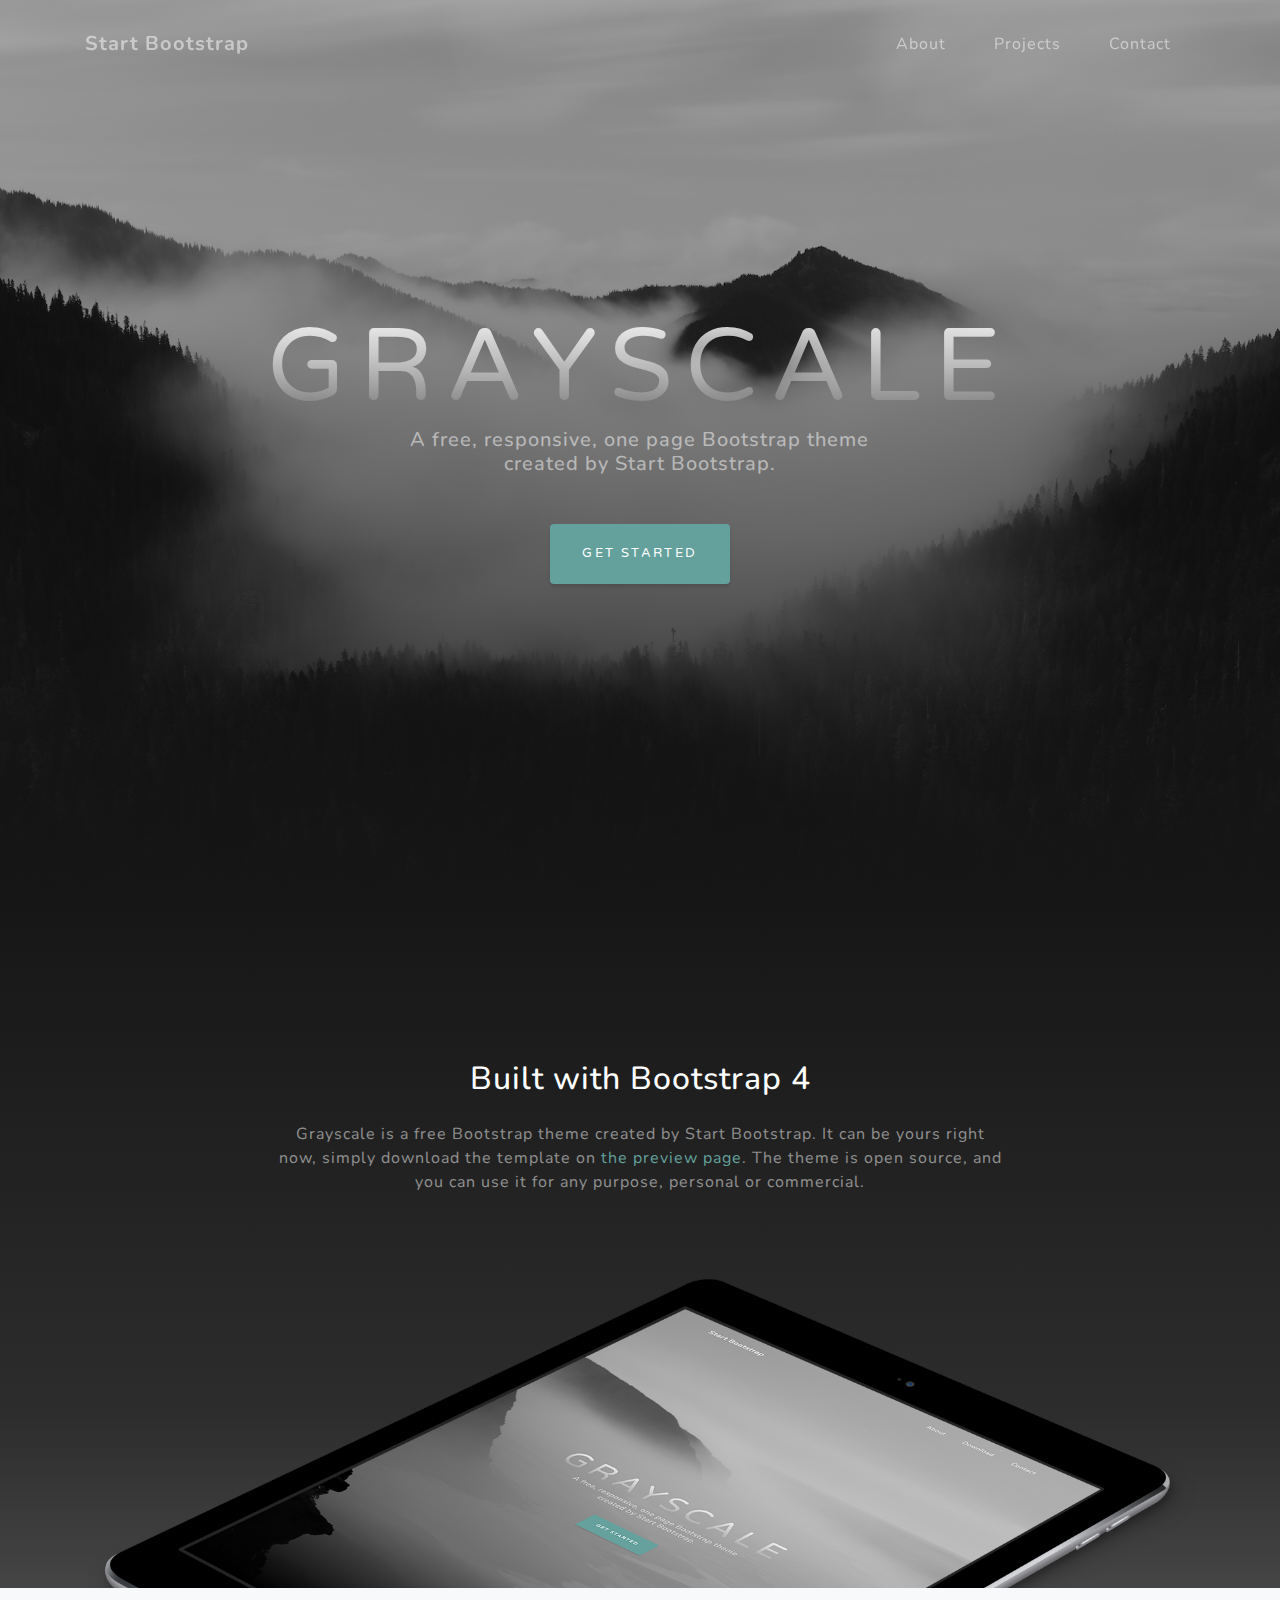
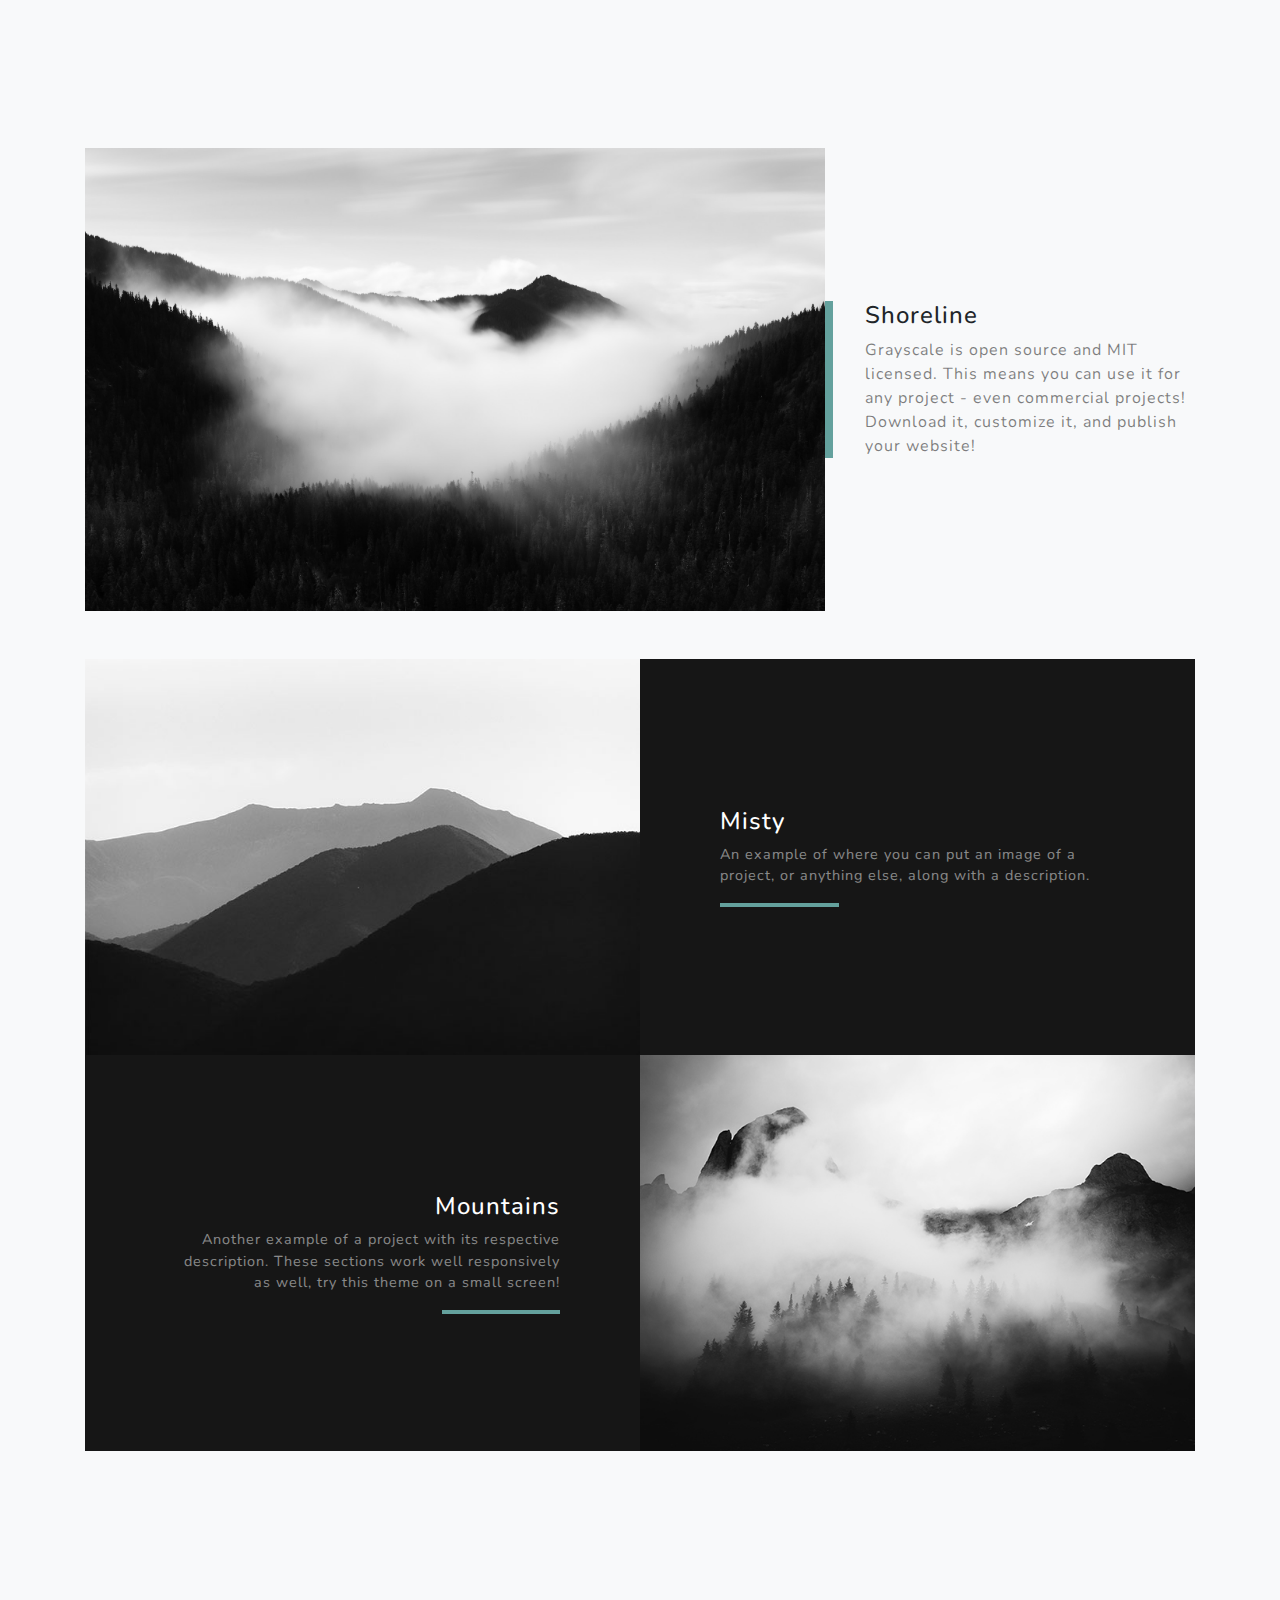
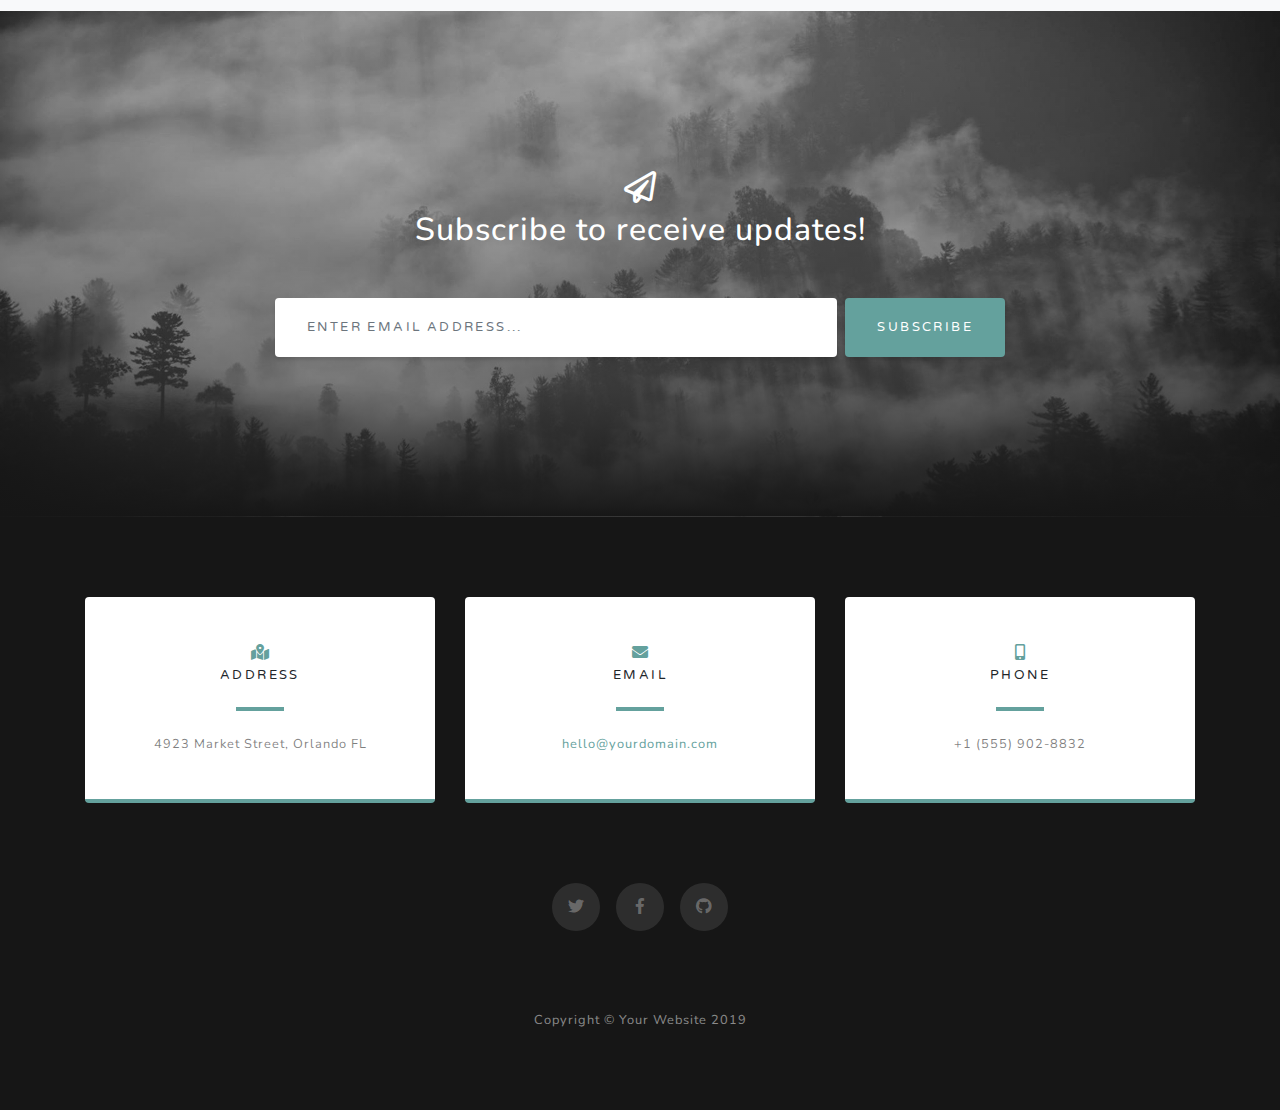
==== index.html @ 813ac927 "Initial commit" ====
<!DOCTYPE html>
<html lang="en">

<head>

  <meta charset="utf-8">
  <meta name="viewport" content="width=device-width, initial-scale=1, shrink-to-fit=no">
  <meta name="description" content="">
  <meta name="author" content="">

  <title>Grayscale - Start Bootstrap Theme</title>

  <!-- Bootstrap core CSS -->
  <link href="vendor/bootstrap/css/bootstrap.min.css" rel="stylesheet">

  <!-- Custom fonts for this template -->
  <link href="vendor/fontawesome-free/css/all.min.css" rel="stylesheet">
  <link href="https://fonts.googleapis.com/css?family=Varela+Round" rel="stylesheet">
  <link href="https://fonts.googleapis.com/css?family=Nunito:200,200i,300,300i,400,400i,600,600i,700,700i,800,800i,900,900i" rel="stylesheet">

  <!-- Custom styles for this template -->
  <link href="css/grayscale.min.css" rel="stylesheet">

</head>

<body id="page-top">

  <!-- Navigation -->
  <nav class="navbar navbar-expand-lg navbar-light fixed-top" id="mainNav">
    <div class="container">
      <a class="navbar-brand js-scroll-trigger" href="#page-top">Start Bootstrap</a>
      <button class="navbar-toggler navbar-toggler-right" type="button" data-toggle="collapse" data-target="#navbarResponsive" aria-controls="navbarResponsive" aria-expanded="false" aria-label="Toggle navigation">
        Menu
        <i class="fas fa-bars"></i>
      </button>
      <div class="collapse navbar-collapse" id="navbarResponsive">
        <ul class="navbar-nav ml-auto">
          <li class="nav-item">
            <a class="nav-link js-scroll-trigger" href="#about">About</a>
          </li>
          <li class="nav-item">
            <a class="nav-link js-scroll-trigger" href="#projects">Projects</a>
          </li>
          <li class="nav-item">
            <a class="nav-link js-scroll-trigger" href="#signup">Contact</a>
          </li>
        </ul>
      </div>
    </div>
  </nav>

  <!-- Header -->
  <header class="masthead">
    <div class="container d-flex h-100 align-items-center">
      <div class="mx-auto text-center">
        <h1 class="mx-auto my-0 text-uppercase">Grayscale</h1>
        <h2 class="text-white-50 mx-auto mt-2 mb-5">A free, responsive, one page Bootstrap theme created by Start Bootstrap.</h2>
        <a href="#about" class="btn btn-primary js-scroll-trigger">Get Started</a>
      </div>
    </div>
  </header>

  <!-- About Section -->
  <section id="about" class="about-section text-center">
    <div class="container">
      <div class="row">
        <div class="col-lg-8 mx-auto">
          <h2 class="text-white mb-4">Built with Bootstrap 4</h2>
          <p class="text-white-50">Grayscale is a free Bootstrap theme created by Start Bootstrap. It can be yours right now, simply download the template on
            <a href="http://startbootstrap.com/template-overviews/grayscale/">the preview page</a>. The theme is open source, and you can use it for any purpose, personal or commercial.</p>
        </div>
      </div>
      <img src="img/ipad.png" class="img-fluid" alt="">
    </div>
  </section>

  <!-- Projects Section -->
  <section id="projects" class="projects-section bg-light">
    <div class="container">

      <!-- Featured Project Row -->
      <div class="row align-items-center no-gutters mb-4 mb-lg-5">
        <div class="col-xl-8 col-lg-7">
          <img class="img-fluid mb-3 mb-lg-0" src="img/bg-masthead.jpg" alt="">
        </div>
        <div class="col-xl-4 col-lg-5">
          <div class="featured-text text-center text-lg-left">
            <h4>Shoreline</h4>
            <p class="text-black-50 mb-0">Grayscale is open source and MIT licensed. This means you can use it for any project - even commercial projects! Download it, customize it, and publish your website!</p>
          </div>
        </div>
      </div>

      <!-- Project One Row -->
      <div class="row justify-content-center no-gutters mb-5 mb-lg-0">
        <div class="col-lg-6">
          <img class="img-fluid" src="img/demo-image-01.jpg" alt="">
        </div>
        <div class="col-lg-6">
          <div class="bg-black text-center h-100 project">
            <div class="d-flex h-100">
              <div class="project-text w-100 my-auto text-center text-lg-left">
                <h4 class="text-white">Misty</h4>
                <p class="mb-0 text-white-50">An example of where you can put an image of a project, or anything else, along with a description.</p>
                <hr class="d-none d-lg-block mb-0 ml-0">
              </div>
            </div>
          </div>
        </div>
      </div>

      <!-- Project Two Row -->
      <div class="row justify-content-center no-gutters">
        <div class="col-lg-6">
          <img class="img-fluid" src="img/demo-image-02.jpg" alt="">
        </div>
        <div class="col-lg-6 order-lg-first">
          <div class="bg-black text-center h-100 project">
            <div class="d-flex h-100">
              <div class="project-text w-100 my-auto text-center text-lg-right">
                <h4 class="text-white">Mountains</h4>
                <p class="mb-0 text-white-50">Another example of a project with its respective description. These sections work well responsively as well, try this theme on a small screen!</p>
                <hr class="d-none d-lg-block mb-0 mr-0">
              </div>
            </div>
          </div>
        </div>
      </div>

    </div>
  </section>

  <!-- Signup Section -->
  <section id="signup" class="signup-section">
    <div class="container">
      <div class="row">
        <div class="col-md-10 col-lg-8 mx-auto text-center">

          <i class="far fa-paper-plane fa-2x mb-2 text-white"></i>
          <h2 class="text-white mb-5">Subscribe to receive updates!</h2>

          <form class="form-inline d-flex">
            <input type="email" class="form-control flex-fill mr-0 mr-sm-2 mb-3 mb-sm-0" id="inputEmail" placeholder="Enter email address...">
            <button type="submit" class="btn btn-primary mx-auto">Subscribe</button>
          </form>

        </div>
      </div>
    </div>
  </section>

  <!-- Contact Section -->
  <section class="contact-section bg-black">
    <div class="container">

      <div class="row">

        <div class="col-md-4 mb-3 mb-md-0">
          <div class="card py-4 h-100">
            <div class="card-body text-center">
              <i class="fas fa-map-marked-alt text-primary mb-2"></i>
              <h4 class="text-uppercase m-0">Address</h4>
              <hr class="my-4">
              <div class="small text-black-50">4923 Market Street, Orlando FL</div>
            </div>
          </div>
        </div>

        <div class="col-md-4 mb-3 mb-md-0">
          <div class="card py-4 h-100">
            <div class="card-body text-center">
              <i class="fas fa-envelope text-primary mb-2"></i>
              <h4 class="text-uppercase m-0">Email</h4>
              <hr class="my-4">
              <div class="small text-black-50">
                <a href="#">hello@yourdomain.com</a>
              </div>
            </div>
          </div>
        </div>

        <div class="col-md-4 mb-3 mb-md-0">
          <div class="card py-4 h-100">
            <div class="card-body text-center">
              <i class="fas fa-mobile-alt text-primary mb-2"></i>
              <h4 class="text-uppercase m-0">Phone</h4>
              <hr class="my-4">
              <div class="small text-black-50">+1 (555) 902-8832</div>
            </div>
          </div>
        </div>
      </div>

      <div class="social d-flex justify-content-center">
        <a href="#" class="mx-2">
          <i class="fab fa-twitter"></i>
        </a>
        <a href="#" class="mx-2">
          <i class="fab fa-facebook-f"></i>
        </a>
        <a href="#" class="mx-2">
          <i class="fab fa-github"></i>
        </a>
      </div>

    </div>
  </section>

  <!-- Footer -->
  <footer class="bg-black small text-center text-white-50">
    <div class="container">
      Copyright &copy; Your Website 2019
    </div>
  </footer>

  <!-- Bootstrap core JavaScript -->
  <script src="vendor/jquery/jquery.min.js"></script>
  <script src="vendor/bootstrap/js/bootstrap.bundle.min.js"></script>

  <!-- Plugin JavaScript -->
  <script src="vendor/jquery-easing/jquery.easing.min.js"></script>

  <!-- Custom scripts for this template -->
  <script src="js/grayscale.min.js"></script>

</body>

</html>
---- css/grayscale.min.css ----
/*!
 * Start Bootstrap - Grayscale v5.0.6 (https://startbootstrap.com/template-overviews/grayscale)
 * Copyright 2013-2019 Start Bootstrap
 * Licensed under MIT (https://github.com/BlackrockDigital/startbootstrap-grayscale/blob/master/LICENSE)
 */#mainNav{min-height:56px;background-color:#fff}#mainNav .navbar-toggler{font-size:80%;padding:.75rem;color:#64a19d;border:1px solid #64a19d}#mainNav .navbar-toggler:focus{outline:0}#mainNav .navbar-brand{color:#161616;font-weight:700;padding:.9rem 0}#mainNav .navbar-nav .nav-item:hover{color:fade(white,80%);outline:0;background-color:transparent}#mainNav .navbar-nav .nav-item:active,#mainNav .navbar-nav .nav-item:focus{outline:0;background-color:transparent}@media (min-width:992px){#mainNav{padding-top:0;padding-bottom:0;border-bottom:none;background-color:transparent;-webkit-transition:background-color .3s ease-in-out;transition:background-color .3s ease-in-out}#mainNav .navbar-brand{padding:.5rem 0;color:rgba(255,255,255,.5)}#mainNav .nav-link{-webkit-transition:none;transition:none;padding:2rem 1.5rem;color:rgba(255,255,255,.5)}#mainNav .nav-link:hover{color:rgba(255,255,255,.75)}#mainNav .nav-link:active{color:#fff}#mainNav.navbar-shrink{background-color:#fff}#mainNav.navbar-shrink .navbar-brand{color:#161616}#mainNav.navbar-shrink .nav-link{color:#161616;padding:1.5rem 1.5rem 1.25rem;border-bottom:.25rem solid transparent}#mainNav.navbar-shrink .nav-link:hover{color:#64a19d}#mainNav.navbar-shrink .nav-link:active{color:#467370}#mainNav.navbar-shrink .nav-link.active{color:#64a19d;outline:0;border-bottom:.25rem solid #64a19d}}.masthead{position:relative;width:100%;height:auto;min-height:35rem;padding:15rem 0;background:-webkit-gradient(linear,left top,left bottom,from(rgba(22,22,22,.3)),color-stop(75%,rgba(22,22,22,.7)),to(#161616)),url(../img/bg-masthead.jpg);background:linear-gradient(to bottom,rgba(22,22,22,.3) 0,rgba(22,22,22,.7) 75%,#161616 100%),url(../img/bg-masthead.jpg);background-position:center;background-repeat:no-repeat;background-attachment:scroll;background-size:cover}.masthead h1{font-family:'Varela Round';font-size:2.5rem;line-height:2.5rem;letter-spacing:.8rem;background:-webkit-linear-gradient(rgba(255,255,255,.9),rgba(255,255,255,0));-webkit-text-fill-color:transparent;-webkit-background-clip:text}.masthead h2{max-width:20rem;font-size:1rem}@media (min-width:768px){.masthead h1{font-size:4rem;line-height:4rem}}@media (min-width:992px){.masthead{height:100vh;padding:0}.masthead h1{font-size:6.5rem;line-height:6.5rem;letter-spacing:.8rem}.masthead h2{max-width:30rem;font-size:1.25rem}}.btn{-webkit-box-shadow:0 .1875rem .1875rem 0 rgba(0,0,0,.1)!important;box-shadow:0 .1875rem .1875rem 0 rgba(0,0,0,.1)!important;padding:1.25rem 2rem;font-family:'Varela Round';font-size:80%;text-transform:uppercase;letter-spacing:.15rem;border:0}.btn-primary{background-color:#64a19d}.btn-primary:hover{background-color:#4f837f}.btn-primary:focus{background-color:#4f837f;color:#fff}.btn-primary:active{background-color:#467370!important}.about-section{padding-top:10rem;background:-webkit-gradient(linear,left top,left bottom,from(#161616),color-stop(75%,rgba(22,22,22,.9)),to(rgba(22,22,22,.8)));background:linear-gradient(to bottom,#161616 0,rgba(22,22,22,.9) 75%,rgba(22,22,22,.8) 100%)}.about-section p{margin-bottom:5rem}.projects-section{padding:10rem 0}.projects-section .featured-text{padding:2rem}@media (min-width:992px){.projects-section .featured-text{padding:0 0 0 2rem;border-left:.5rem solid #64a19d}}.projects-section .project-text{padding:3rem;font-size:90%}@media (min-width:992px){.projects-section .project-text{padding:5rem}.projects-section .project-text hr{border-color:#64a19d;border-width:.25rem;width:30%}}.signup-section{padding:10rem 0;background:-webkit-gradient(linear,left top,left bottom,from(rgba(22,22,22,.1)),color-stop(75%,rgba(22,22,22,.5)),to(#161616)),url(../img/bg-signup.jpg);background:linear-gradient(to bottom,rgba(22,22,22,.1) 0,rgba(22,22,22,.5) 75%,#161616 100%),url(../img/bg-signup.jpg);background-position:center;background-repeat:no-repeat;background-attachment:scroll;background-size:cover}.signup-section .form-inline input{-webkit-box-shadow:0 .1875rem .1875rem 0 rgba(0,0,0,.1)!important;box-shadow:0 .1875rem .1875rem 0 rgba(0,0,0,.1)!important;padding:1.25rem 2rem;height:auto;font-family:'Varela Round';font-size:80%;text-transform:uppercase;letter-spacing:.15rem;border:0}.contact-section{padding:5rem 0 0}.contact-section .card{border:0;border-bottom:.25rem solid #64a19d}.contact-section .card h4{font-size:.8rem;font-family:'Varela Round';text-transform:uppercase;letter-spacing:.15rem}.contact-section .card hr{border-color:#64a19d;border-width:.25rem;width:3rem}.contact-section .social{margin-top:5rem}.contact-section .social a{text-align:center;height:3rem;width:3rem;background:rgba(255,255,255,.1);border-radius:100%;line-height:3rem;color:rgba(255,255,255,.3)}.contact-section .social a:hover{color:rgba(255,255,255,.5)}.contact-section .social a:active{color:#fff}body{font-family:Nunito;letter-spacing:.0625em}a{color:#64a19d}a:focus,a:hover{text-decoration:none;color:#3c6360}.bg-black{background-color:#161616!important}.bg-primary{background-color:#64a19d!important}.text-primary{color:#64a19d!important}footer{padding:5rem 0}
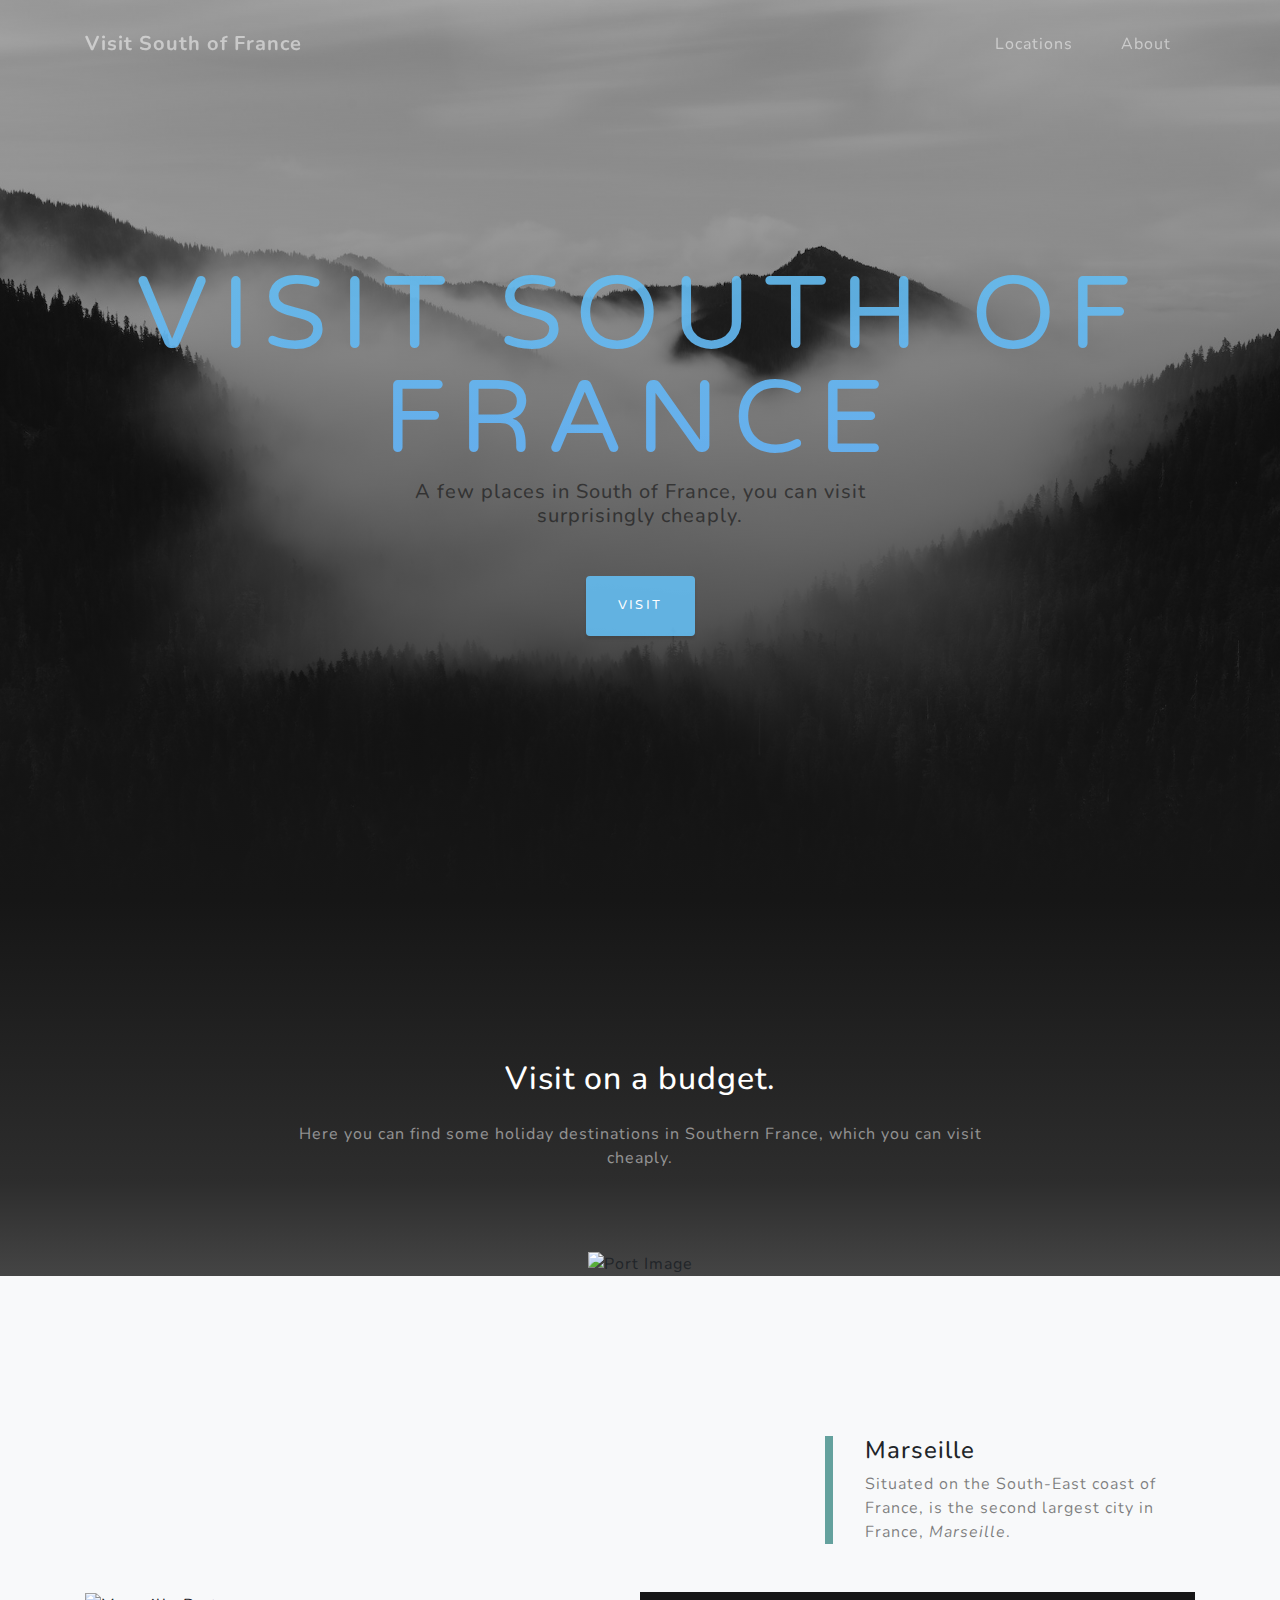
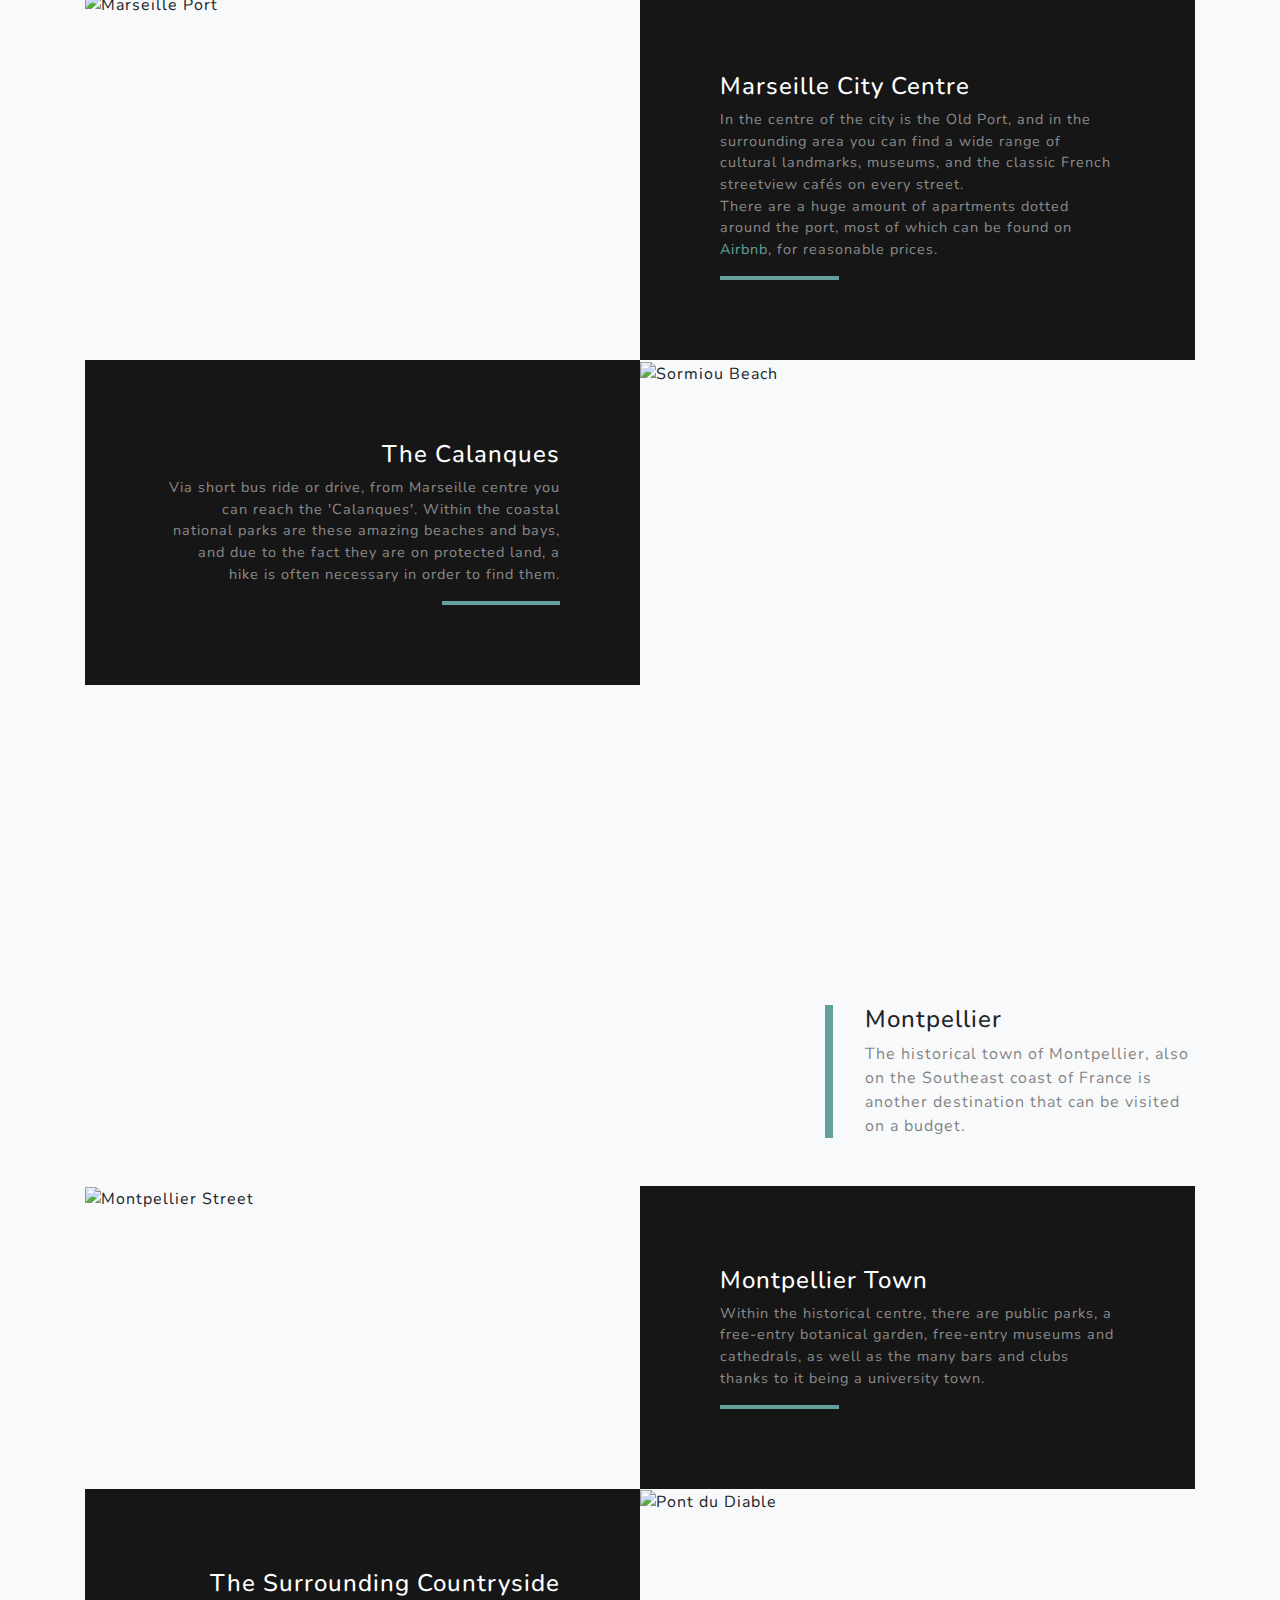
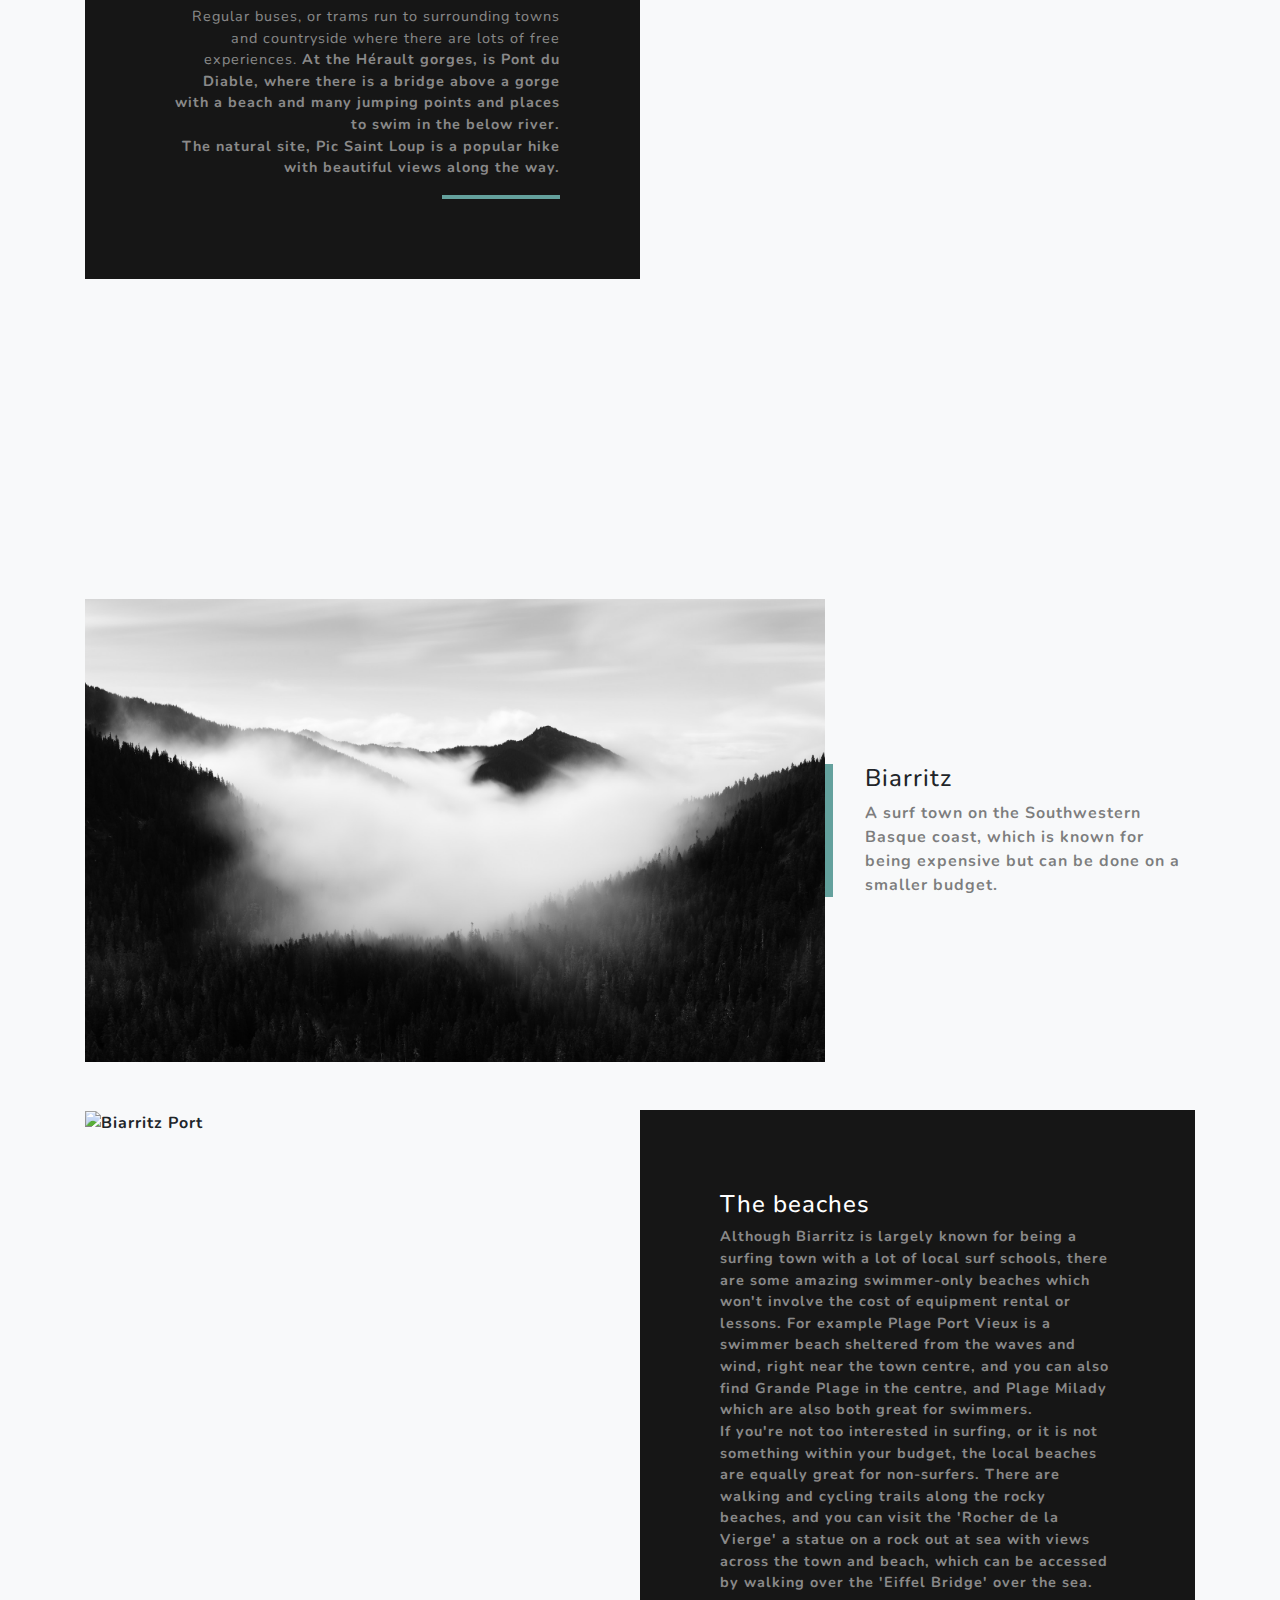
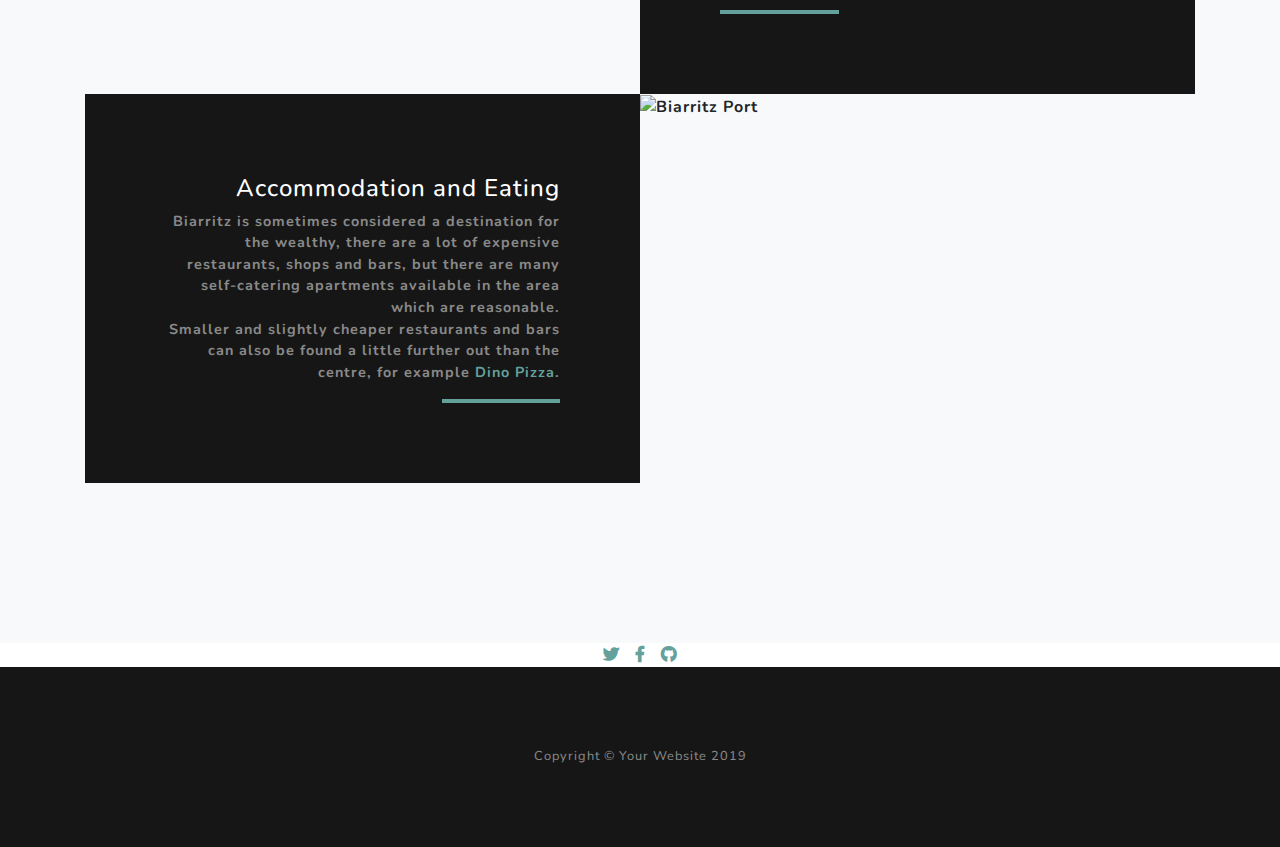
==== commit dbcb7728: "Changes to CSS" ====
--- a/index.html
+++ b/index.html
@@ -8,7 +8,7 @@
   <meta name="description" content="">
   <meta name="author" content="">
 
-  <title>Grayscale - Start Bootstrap Theme</title>
+  <title>South of France</title>
 
   <!-- Bootstrap core CSS -->
   <link href="vendor/bootstrap/css/bootstrap.min.css" rel="stylesheet">
@@ -20,6 +20,7 @@
 
   <!-- Custom styles for this template -->
   <link href="css/grayscale.min.css" rel="stylesheet">
+  <link href="css/grayscale.css" rel="stylesheet">
 
 </head>
 
@@ -28,7 +29,7 @@
   <!-- Navigation -->
   <nav class="navbar navbar-expand-lg navbar-light fixed-top" id="mainNav">
     <div class="container">
-      <a class="navbar-brand js-scroll-trigger" href="#page-top">Start Bootstrap</a>
+      <a class="navbar-brand js-scroll-trigger" href="#page-top">Visit South of France</a>
       <button class="navbar-toggler navbar-toggler-right" type="button" data-toggle="collapse" data-target="#navbarResponsive" aria-controls="navbarResponsive" aria-expanded="false" aria-label="Toggle navigation">
         Menu
         <i class="fas fa-bars"></i>
@@ -36,14 +37,11 @@
       <div class="collapse navbar-collapse" id="navbarResponsive">
         <ul class="navbar-nav ml-auto">
           <li class="nav-item">
-            <a class="nav-link js-scroll-trigger" href="#about">About</a>
+            <a class="nav-link js-scroll-trigger" href="#projects">Locations</a>
           </li>
-          <li class="nav-item">
-            <a class="nav-link js-scroll-trigger" href="#projects">Projects</a>
-          </li>
-          <li class="nav-item">
-            <a class="nav-link js-scroll-trigger" href="#signup">Contact</a>
-          </li>
+        <li class="nav-item">
+          <a class="nav-link js-scroll-trigger" href="about.html">About</a>
+        </li>
         </ul>
       </div>
     </div>
@@ -53,9 +51,9 @@
   <header class="masthead">
     <div class="container d-flex h-100 align-items-center">
       <div class="mx-auto text-center">
-        <h1 class="mx-auto my-0 text-uppercase">Grayscale</h1>
-        <h2 class="text-white-50 mx-auto mt-2 mb-5">A free, responsive, one page Bootstrap theme created by Start Bootstrap.</h2>
-        <a href="#about" class="btn btn-primary js-scroll-trigger">Get Started</a>
+        <h1 class="mx-auto my-0 text-uppercase">Visit South of France</h1>
+        <h2 class="text-black-50 mx-auto mt-2 mb-5">A few places in South of France, you can visit surprisingly cheaply.</h2>
+        <a href="#about" class="btn btn-primary js-scroll-trigger">VISIT</a>
       </div>
     </div>
   </header>
@@ -65,12 +63,11 @@
     <div class="container">
       <div class="row">
         <div class="col-lg-8 mx-auto">
-          <h2 class="text-white mb-4">Built with Bootstrap 4</h2>
-          <p class="text-white-50">Grayscale is a free Bootstrap theme created by Start Bootstrap. It can be yours right now, simply download the template on
-            <a href="http://startbootstrap.com/template-overviews/grayscale/">the preview page</a>. The theme is open source, and you can use it for any purpose, personal or commercial.</p>
-        </div>
-      </div>
-      <img src="img/ipad.png" class="img-fluid" alt="">
+          <h2 class="mb-4 text-white">Visit on a budget.</h2>
+          <p class="text-white-50">Here you can find some holiday destinations in Southern France, which you can visit cheaply.</p>
+        </div>
+      </div>
+      <img src="img/port-masthead.jpg" class="img-fluid" alt="Port Image">
     </div>
   </section>
 
@@ -81,12 +78,12 @@
       <!-- Featured Project Row -->
       <div class="row align-items-center no-gutters mb-4 mb-lg-5">
         <div class="col-xl-8 col-lg-7">
-          <img class="img-fluid mb-3 mb-lg-0" src="img/bg-masthead.jpg" alt="">
+          <img class="img-fluid mb-3 mb-lg-0" src="" alt="">
         </div>
         <div class="col-xl-4 col-lg-5">
           <div class="featured-text text-center text-lg-left">
-            <h4>Shoreline</h4>
-            <p class="text-black-50 mb-0">Grayscale is open source and MIT licensed. This means you can use it for any project - even commercial projects! Download it, customize it, and publish your website!</p>
+            <h4>Marseille</h4>
+            <p class="text-black-50 mb-0">Situated on the South-East coast of France, is the second largest city in France, <em>Marseille</em>.</p>
           </div>
         </div>
       </div>
@@ -94,14 +91,16 @@
       <!-- Project One Row -->
       <div class="row justify-content-center no-gutters mb-5 mb-lg-0">
         <div class="col-lg-6">
-          <img class="img-fluid" src="img/demo-image-01.jpg" alt="">
+          <img class="img-fluid" src="img/marseille-port.jpg" alt="Marseille Port">
         </div>
         <div class="col-lg-6">
           <div class="bg-black text-center h-100 project">
             <div class="d-flex h-100">
               <div class="project-text w-100 my-auto text-center text-lg-left">
-                <h4 class="text-white">Misty</h4>
-                <p class="mb-0 text-white-50">An example of where you can put an image of a project, or anything else, along with a description.</p>
+                <h4 class="text-white">Marseille City Centre</h4>
+                <p class="mb-0 text-white-50">In the centre of the city is the Old Port, and in the surrounding area you can find a wide range of cultural landmarks, museums, and the classic French streetview cafés on every street.<br>
+                There are a huge amount of apartments dotted around the port, most of which can be found on <a href="https://www.airbnb.co.uk/s/Marseille/homes?query=Marseille%20homes&adults=0&children=0&infants=0&guests=0&refinement_paths%5B%5D=%2Fhomes&search_type=UNKNOWN&allow_override%5B%5D=&s_tag=TwYpNoti" target="_blank">Airbnb</a>, for reasonable prices.<br>
+              </p>
                 <hr class="d-none d-lg-block mb-0 ml-0">
               </div>
             </div>
@@ -112,84 +111,134 @@
       <!-- Project Two Row -->
       <div class="row justify-content-center no-gutters">
         <div class="col-lg-6">
-          <img class="img-fluid" src="img/demo-image-02.jpg" alt="">
+          <img class="img-fluid" src="img/marseille-sormiou.jpg" alt="Sormiou Beach">
         </div>
         <div class="col-lg-6 order-lg-first">
           <div class="bg-black text-center h-100 project">
             <div class="d-flex h-100">
               <div class="project-text w-100 my-auto text-center text-lg-right">
-                <h4 class="text-white">Mountains</h4>
-                <p class="mb-0 text-white-50">Another example of a project with its respective description. These sections work well responsively as well, try this theme on a small screen!</p>
+                <h4 class="text-white">The Calanques</h4>
+                <p class="mb-0 text-white-50">Via short bus ride or drive, from Marseille centre you can reach the 'Calanques'. Within the coastal national parks are these amazing beaches and bays, and due to the fact they are on protected land, a hike is often necessary in order to find them.</p>
                 <hr class="d-none d-lg-block mb-0 mr-0">
               </div>
             </div>
           </div>
         </div>
       </div>
-
     </div>
   </section>
 
-  <!-- Signup Section -->
-  <section id="signup" class="signup-section">
-    <div class="container">
-      <div class="row">
-        <div class="col-md-10 col-lg-8 mx-auto text-center">
-
-          <i class="far fa-paper-plane fa-2x mb-2 text-white"></i>
-          <h2 class="text-white mb-5">Subscribe to receive updates!</h2>
-
-          <form class="form-inline d-flex">
-            <input type="email" class="form-control flex-fill mr-0 mr-sm-2 mb-3 mb-sm-0" id="inputEmail" placeholder="Enter email address...">
-            <button type="submit" class="btn btn-primary mx-auto">Subscribe</button>
-          </form>
-
-        </div>
-      </div>
+      <section id="projects" class="projects-section bg-light">
+        <div class="container">
+
+          <!-- Featured Project Row -->
+          <div class="row align-items-center no-gutters mb-4 mb-lg-5">
+            <div class="col-xl-8 col-lg-7">
+              <img class="img-fluid mb-3 mb-lg-0" src="" alt="">
+            </div>
+            <div class="col-xl-4 col-lg-5">
+              <div class="featured-text text-center text-lg-left">
+                <h4>Montpellier</h4>
+                <p class="text-black-50 mb-0">The historical town of Montpellier, also on the Southeast coast of France is another destination that can be visited on a budget.</p>
+              </div>
+            </div>
+          </div>
+
+          <!-- Project One Row -->
+          <div class="row justify-content-center no-gutters mb-5 mb-lg-0">
+            <div class="col-lg-6">
+              <img class="img-fluid" src="img/montpellier-street.jpg" alt="Montpellier Street">
+            </div>
+            <div class="col-lg-6">
+              <div class="bg-black text-center h-100 project">
+                <div class="d-flex h-100">
+                  <div class="project-text w-100 my-auto text-center text-lg-left">
+                    <h4 class="text-white">Montpellier Town</h4>
+                    <p class="mb-0 text-white-50">Within the historical centre, there are public parks, a free-entry botanical garden, free-entry museums and cathedrals, as well as the many bars and clubs thanks to it being a university town.</p>
+                    <hr class="d-none d-lg-block mb-0 ml-0">
+                  </div>
+                </div>
+              </div>
+            </div>
+          </div>
+
+          <!-- Project Two Row -->
+          <div class="row justify-content-center no-gutters">
+            <div class="col-lg-6">
+              <img class="img-fluid" src="img/devils.jpg" alt="Pont du Diable">
+            </div>
+            <div class="col-lg-6 order-lg-first">
+              <div class="bg-black text-center h-100 project">
+                <div class="d-flex h-100">
+                  <div class="project-text w-100 my-auto text-center text-lg-right">
+                    <h4 class="text-white">The Surrounding Countryside</h4>
+                    <p class="mb-0 text-white-50">Regular buses, or trams run to surrounding towns and countryside where there are lots of free experiences. <b>
+                    At the Hérault gorges, is Pont du Diable, where there is a bridge above a gorge with a beach and many jumping points and places to swim in the below river.<br>
+                  The natural site, Pic Saint Loup is a popular hike with beautiful views along the way.</p>
+                    <hr class="d-none d-lg-block mb-0 mr-0">
+                  </div>
+                </div>
+              </div>
+            </div>
+          </div>
+        </div>
+        </section>
+
+        <section id="projects" class="projects-section bg-light">
+          <div class="container">
+
+      <div class="row align-items-center no-gutters mb-4 mb-lg-5">
+        <div class="col-xl-8 col-lg-7">
+          <img class="img-fluid mb-3 mb-lg-0" src="img/bg-masthead.jpg" alt="">
+        </div>
+        <div class="col-xl-4 col-lg-5">
+          <div class="featured-text text-center text-lg-left">
+            <h4>Biarritz</h4>
+            <p class="text-black-50 mb-0">A surf town on the Southwestern Basque coast, which is known for being expensive but can be done on a smaller budget.</p>
+          </div>
+        </div>
+      </div>
+
+      <!-- Project One Row -->
+      <div class="row justify-content-center no-gutters mb-5 mb-lg-0">
+        <div class="col-lg-6">
+          <img class="img-fluid" src="img/biarritz-beach.jpg" alt="Biarritz Port">
+        </div>
+        <div class="col-lg-6">
+          <div class="bg-black text-center h-100 project">
+            <div class="d-flex h-100">
+              <div class="project-text w-100 my-auto text-center text-lg-left">
+                <h4 class="text-white">The beaches</h4>
+                <p class="mb-0 text-white-50">Although Biarritz is largely known for being a surfing town with a lot of local surf schools, there are some amazing swimmer-only beaches which won't involve the cost of equipment rental or lessons. For example Plage Port Vieux is a swimmer beach sheltered from the waves and wind, right near the town centre, and you can also find Grande Plage in the centre, and Plage Milady which are also both great for swimmers.<br> If you're not too interested in surfing, or it is not something within your budget, the local beaches are equally great for non-surfers. There are walking and cycling trails along the rocky beaches, and you can visit the 'Rocher de la Vierge' a statue on a rock out at sea with views across the town and beach, which can be accessed by walking over the 'Eiffel Bridge' over the sea.</p>
+                <hr class="d-none d-lg-block mb-0 ml-0">
+              </div>
+            </div>
+          </div>
+        </div>
+      </div>
+
+      <!-- Project Two Row -->
+      <div class="row justify-content-center no-gutters">
+        <div class="col-lg-6">
+          <img class="img-fluid" src="img/biarritz-port.jpg" alt="Biarritz Port">
+        </div>
+        <div class="col-lg-6 order-lg-first">
+          <div class="bg-black text-center h-100 project">
+            <div class="d-flex h-100">
+              <div class="project-text w-100 my-auto text-center text-lg-right">
+                <h4 class="text-white">Accommodation and Eating</h4>
+                <p class="mb-0 text-white-50">Biarritz is sometimes considered a destination for the wealthy, there are a lot of expensive restaurants, shops and bars, but there are many self-catering apartments available in the area which are reasonable.<br>
+                Smaller and slightly cheaper restaurants and bars can also be found a little further out than the centre, for example <a href="https://www.dinopizzabiarritz.fr/">Dino Pizza</a>.</p>
+                <hr class="d-none d-lg-block mb-0 mr-0">
+              </div>
+            </div>
+          </div>
+        </div>
+      </div>
+
     </div>
   </section>
 
-  <!-- Contact Section -->
-  <section class="contact-section bg-black">
-    <div class="container">
-
-      <div class="row">
-
-        <div class="col-md-4 mb-3 mb-md-0">
-          <div class="card py-4 h-100">
-            <div class="card-body text-center">
-              <i class="fas fa-map-marked-alt text-primary mb-2"></i>
-              <h4 class="text-uppercase m-0">Address</h4>
-              <hr class="my-4">
-              <div class="small text-black-50">4923 Market Street, Orlando FL</div>
-            </div>
-          </div>
-        </div>
-
-        <div class="col-md-4 mb-3 mb-md-0">
-          <div class="card py-4 h-100">
-            <div class="card-body text-center">
-              <i class="fas fa-envelope text-primary mb-2"></i>
-              <h4 class="text-uppercase m-0">Email</h4>
-              <hr class="my-4">
-              <div class="small text-black-50">
-                <a href="#">hello@yourdomain.com</a>
-              </div>
-            </div>
-          </div>
-        </div>
-
-        <div class="col-md-4 mb-3 mb-md-0">
-          <div class="card py-4 h-100">
-            <div class="card-body text-center">
-              <i class="fas fa-mobile-alt text-primary mb-2"></i>
-              <h4 class="text-uppercase m-0">Phone</h4>
-              <hr class="my-4">
-              <div class="small text-black-50">+1 (555) 902-8832</div>
-            </div>
-          </div>
-        </div>
-      </div>
 
       <div class="social d-flex justify-content-center">
         <a href="#" class="mx-2">
@@ -203,8 +252,6 @@
         </a>
       </div>
 
-    </div>
-  </section>
 
   <!-- Footer -->
   <footer class="bg-black small text-center text-white-50">
--- a/css/grayscale.css
+++ b/css/grayscale.css
@@ -0,0 +1,372 @@
+/*!
+ * Start Bootstrap - Grayscale v5.0.6 (https://startbootstrap.com/template-overviews/grayscale)
+ * Copyright 2013-2019 Start Bootstrap
+ * Licensed under MIT (https://github.com/BlackrockDigital/startbootstrap-grayscale/blob/master/LICENSE)
+ */
+
+#mainNav {
+  min-height: 56px;
+  background-color: #fff;
+}
+
+#mainNav .navbar-toggler {
+  font-size: 80%;
+  padding: 0.75rem;
+  color: rgba(100, 189, 241, 0.9);
+  border: 1px solid rgba(100, 189, 241, 0.9);
+}
+
+#mainNav .navbar-toggler:focus {
+  outline: none;
+}
+
+#mainNav .navbar-brand {
+  color: #161616;
+  font-weight: 700;
+  padding: .9rem 0;
+}
+
+#mainNav .navbar-nav .nav-item:hover {
+  color: fade(white, 80%);
+  outline: none;
+  background-color: transparent;
+}
+
+#mainNav .navbar-nav .nav-item:active, #mainNav .navbar-nav .nav-item:focus {
+  outline: none;
+  background-color: transparent;
+}
+
+@media (min-width: 992px) {
+  #mainNav {
+    padding-top: 0;
+    padding-bottom: 0;
+    border-bottom: none;
+    background-color: transparent;
+    -webkit-transition: background-color 0.3s ease-in-out;
+    transition: background-color 0.3s ease-in-out;
+  }
+  #mainNav .navbar-brand {
+    padding: .5rem 0;
+    color: rgba(255, 255, 255, 0.5);
+  }
+  #mainNav .nav-link {
+    -webkit-transition: none;
+    transition: none;
+    padding: 2rem 1.5rem;
+    color: rgba(255, 255, 255, 0.5);
+  }
+  #mainNav .nav-link:hover {
+    color: rgba(255, 255, 255, 0.75);
+  }
+  #mainNav .nav-link:active {
+    color: white;
+  }
+  #mainNav.navbar-shrink {
+    background-color: #fff;
+  }
+  #mainNav.navbar-shrink .navbar-brand {
+    color: #161616;
+  }
+  #mainNav.navbar-shrink .nav-link {
+    color: #161616;
+    padding: 1.5rem 1.5rem 1.25rem;
+    border-bottom: 0.25rem solid transparent;
+  }
+  #mainNav.navbar-shrink .nav-link:hover {
+    color: rgba(100, 189, 241, 0.9);
+  }
+  #mainNav.navbar-shrink .nav-link:active {
+    color: #467370;
+  }
+  #mainNav.navbar-shrink .nav-link.active {
+    color: rgba(100, 189, 241, 0.9);
+    outline: none;
+    border-bottom: 0.25rem solid rgba(100, 189, 241, 0.9);
+  }
+}
+
+.masthead {
+  position: relative;
+  width: 100%;
+  height: auto;
+  min-height: 35rem;
+  padding: 15rem 0;
+  color:
+  background-image: url("img/vertical-waves.png")
+    <!--background: -webkit-gradient(linear, left top, left bottom, from(rgba(22, 22, 22, 0.3)), color-stop(75%, rgba(22, 22, 22, 0.7)), to(#161616)), url("img/vertical-waves.png");-->
+  background: linear-gradient(to bottom, rgba(22, 22, 22, 0.3) 0%, rgba(22, 22, 22, 0.7) 75%, #161616 100%), url("..img/vertical-waves.png");
+  background-position: center;
+  background-repeat: no-repeat;
+  background-attachment: scroll;
+  background-size: cover;
+}
+
+.masthead h1 {
+  font-family: 'Varela Round';
+  font-size: 2.5rem;
+  line-height: 2.5rem;
+  letter-spacing: 0.8rem;
+  color: black;
+  background: -webkit-linear-gradient(rgba(100, 189, 241, 0.9), rgba(100, 180, 250, 0.9));
+  -webkit-text-fill-color: transparent;
+  -webkit-background-clip: text;
+}
+
+.masthead h2 {
+  max-width: 20rem;
+  font-size: 1rem;
+}
+
+@media (min-width: 768px) {
+  .masthead h1 {
+    font-size: 4rem;
+    line-height: 4rem;
+  }
+}
+
+@media (min-width: 992px) {
+  .masthead {
+    height: 100vh;
+    padding: 0;
+  }
+  .masthead h1 {
+    font-size: 6.5rem;
+    line-height: 6.5rem;
+    letter-spacing: 0.8rem;
+  }
+  .masthead h2 {
+    max-width: 30rem;
+    font-size: 1.25rem;
+  }
+}
+
+.btn {
+  -webkit-box-shadow: 0 0.1875rem 0.1875rem 0 rgba(0, 0, 0, 0.1) !important;
+  box-shadow: 0 0.1875rem 0.1875rem 0 rgba(0, 0, 0, 0.1) !important;
+  padding: 1.25rem 2rem;
+  font-family: 'Varela Round';
+  font-size: 80%;
+  text-transform: uppercase;
+  letter-spacing: .15rem;
+  border: 0;
+}
+
+.btn-primary {
+  background-color: rgba(100, 189, 241, 0.9);
+}
+
+.btn-primary:hover {
+  background-color: #4f837f;
+}
+
+.btn-primary:focus {
+  background-color: #4f837f;
+  color: white;
+}
+
+.btn-primary:active {
+  background-color: #467370 !important;
+}
+
+.about-section {
+  padding-top: 10rem;
+  background: -webkit-gradient(linear, left top, left bottom, from(#161616), color-stop(75%, rgba(22, 22, 22, 0.9)), to(rgba(22, 22, 22, 0.8)));
+  background: linear-gradient(to bottom, #161616 0%, rgba(22, 22, 22, 0.9) 75%, rgba(22, 22, 22, 0.8) 100%);
+  color: (rgba(100, 189, 241, 0.9);
+}
+
+.about-section p {
+  margin-bottom: 5rem;
+}
+
+.about-section h2 p {
+  color: rgba(100, 189, 241, 0.9);
+}
+
+.montpellier {
+  padding-bottom: 40rem;
+}
+
+.projects-section {
+  padding: 10rem 0;
+}
+
+.projects-section .featured-text {
+  padding: 2rem;
+}
+
+@media (min-width: 992px) {
+  .projects-section .featured-text {
+    padding: 0 0 0 2rem;
+    border-left: 0.5rem solid rgba(100, 189, 241, 0.9);
+  }
+}
+
+.projects-section .project-text {
+  padding: 3rem;
+  font-size: 90%;
+}
+
+@media (min-width: 992px) {
+  .projects-section .project-text {
+    padding: 5rem;
+  }
+  .projects-section .project-text hr {
+    border-color: rgba(100, 189, 241, 0.9);
+    border-width: .25rem;
+    width: 30%;
+  }
+}
+
+.signup-section {
+  padding: 10rem 0;
+  background: -webkit-gradient(linear, left top, left bottom, from(rgba(22, 22, 22, 0.1)), color-stop(75%, rgba(22, 22, 22, 0.5)), to(#161616)), url("../img/bg-signup.jpg");
+  background: linear-gradient(to bottom, rgba(22, 22, 22, 0.1) 0%, rgba(22, 22, 22, 0.5) 75%, #161616 100%), url("../img/bg-signup.jpg");
+  background-position: center;
+  background-repeat: no-repeat;
+  background-attachment: scroll;
+  background-size: cover;
+}
+
+.signup-section .form-inline input {
+  -webkit-box-shadow: 0 0.1875rem 0.1875rem 0 rgba(0, 0, 0, 0.1) !important;
+  box-shadow: 0 0.1875rem 0.1875rem 0 rgba(0, 0, 0, 0.1) !important;
+  padding: 1.25rem 2rem;
+  height: auto;
+  font-family: 'Varela Round';
+  font-size: 80%;
+  text-transform: uppercase;
+  letter-spacing: 0.15rem;
+  border: 0;
+}
+
+.contact-section {
+  padding: 5rem 0 0;
+}
+
+.contact-section .card {
+  border: 0;
+  border-bottom: 0.25rem solid rgba(100, 189, 241, 0.9);
+}
+
+.contact-section .card h4 {
+  font-size: 0.8rem;
+  font-family: 'Varela Round';
+  text-transform: uppercase;
+  letter-spacing: 0.15rem;
+}
+
+.contact-section .card hr {
+  border-color: rgba(100, 189, 241, 0.9);
+  border-width: 0.25rem;
+  width: 3rem;
+}
+
+.contact-section .social {
+  margin-top: 5rem;
+}
+
+.contact-section .social a {
+  text-align: center;
+  height: 3rem;
+  width: 3rem;
+  background: rgba(255, 255, 255, 0.1);
+  border-radius: 100%;
+  line-height: 3rem;
+  color: rgba(255, 255, 255, 0.3);
+}
+
+.contact-section .social a:hover {
+  color: rgba(255, 255, 255, 0.5);
+}
+
+.contact-section .social a:active {
+  color: #fff;
+}
+
+body {
+  font-family: 'Nunito';
+  letter-spacing: 0.0625em;
+}
+
+a {
+  color: rgba(100, 189, 241, 0.9);
+}
+
+a:focus, a:hover {
+  text-decoration: none;
+  color: #3c6360;
+}
+
+.bg-black {
+  background-color: #161616 !important;
+}
+
+.bg-primary {
+  background-color: rgba(100, 189, 241, 0.9) !important;
+}
+
+.text-primary {
+  color: rgba(100, 189, 241, 0.9) !important;
+}
+
+footer {
+  padding: 5rem 0;
+}
+
+.contact .container {
+  box-sizing: border-box;
+}
+
+input[type=text], select, textarea {
+  width: 100%;
+  padding: 12px;
+  border: 1px solid #ccc;
+  margin-top: 6px;
+  margin-bottom: 16px;
+  resize: vertical;
+}
+
+input[type=submit]:hover {
+  background-color: #45a049;
+}
+
+/* Style the container/contact section */
+.container {
+  border-radius: 5px;
+  background-color: #f2f2f2;
+  padding: 10px;
+}
+
+/* Create two columns that float next to eachother */
+.column {
+  float: left;
+  width: 50%;
+  margin-top: 6px;
+  padding: 20px;
+}
+
+/* Clear floats after the columns */
+.row:after {
+  content: "";
+  display: table;
+  clear: both;
+}
+
+/* Responsive layout - when the screen is less than 600px wide, make the two columns stack on top of each other instead of next to each other */
+@media screen and (max-width: 600px) {
+  .column, input[type=submit] {
+    width: 100%;
+    margin-top: 0;
+  }
+
+.form {
+  -webkit-column-span: all; /* Chrome, Safari, Opera */
+  column-span: all;
+}
+
+#footer {
+  position: absolute;
+  bottom: 0;
+}
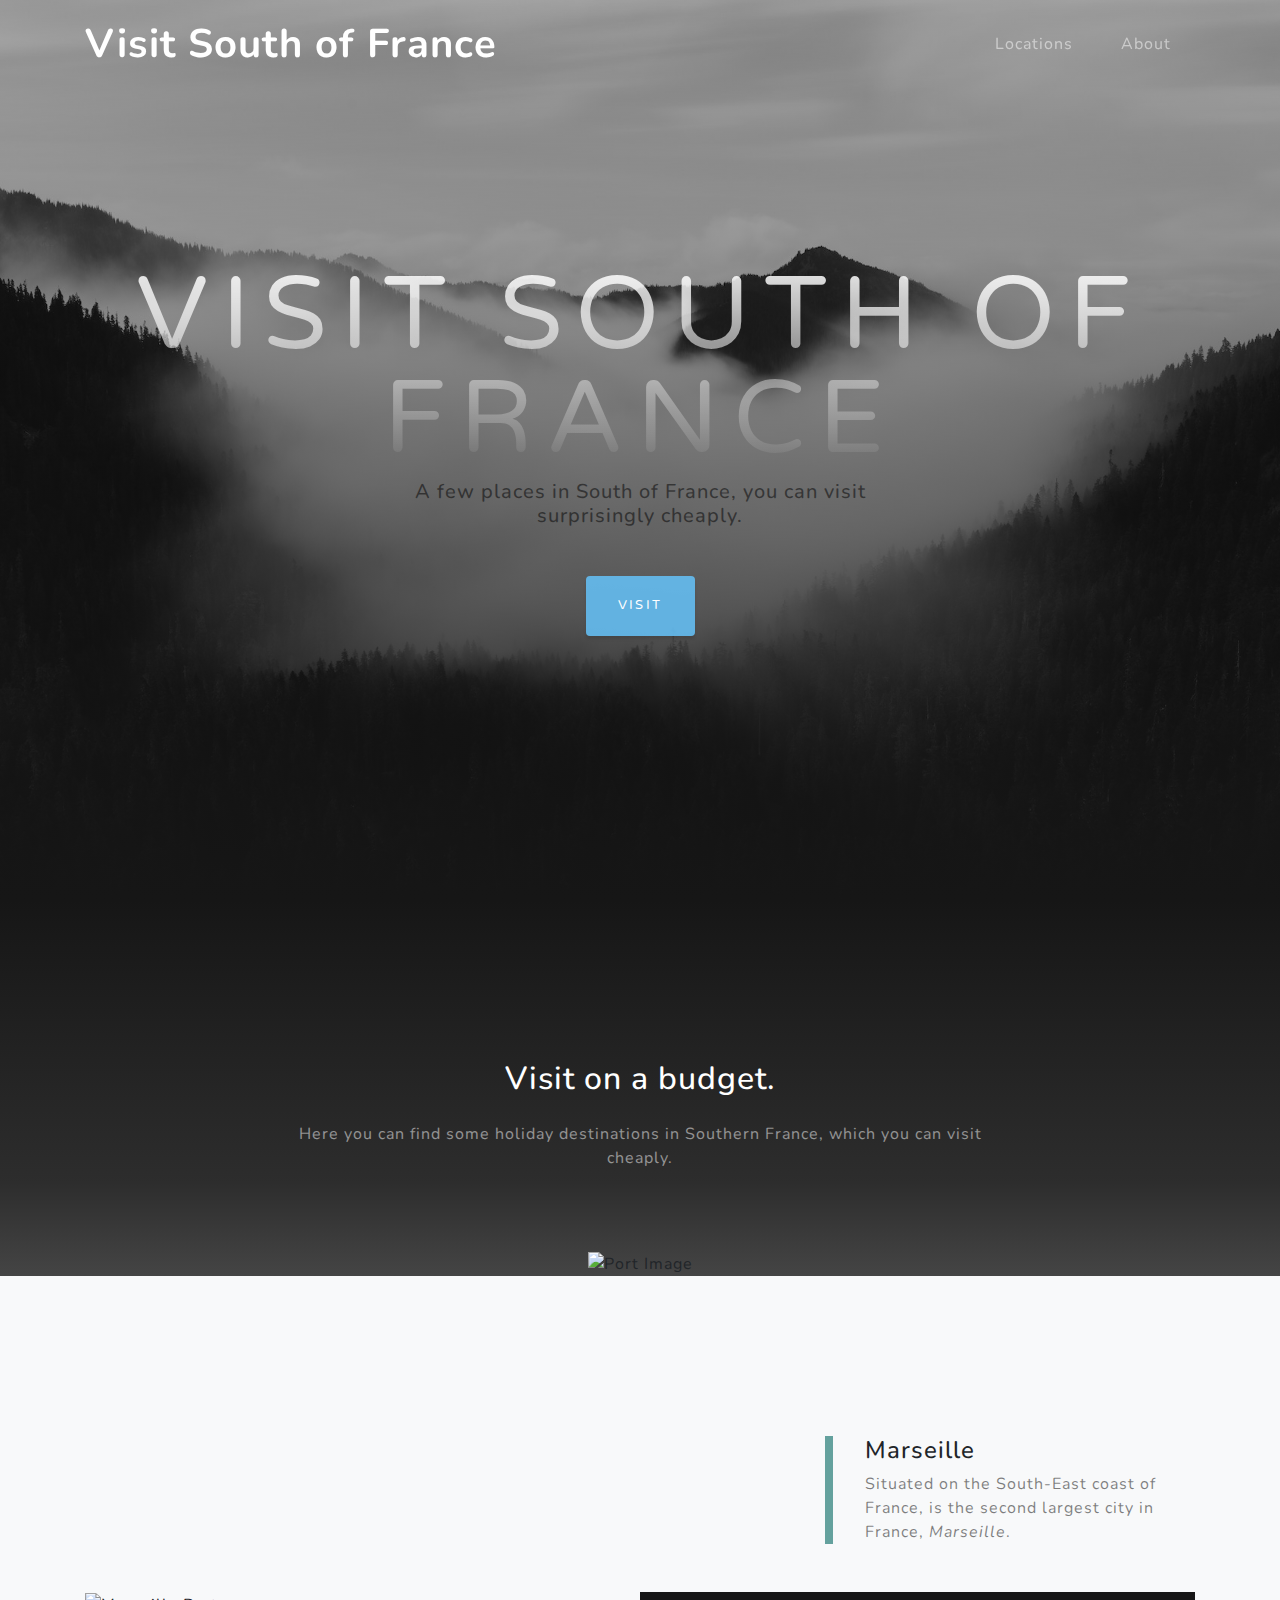
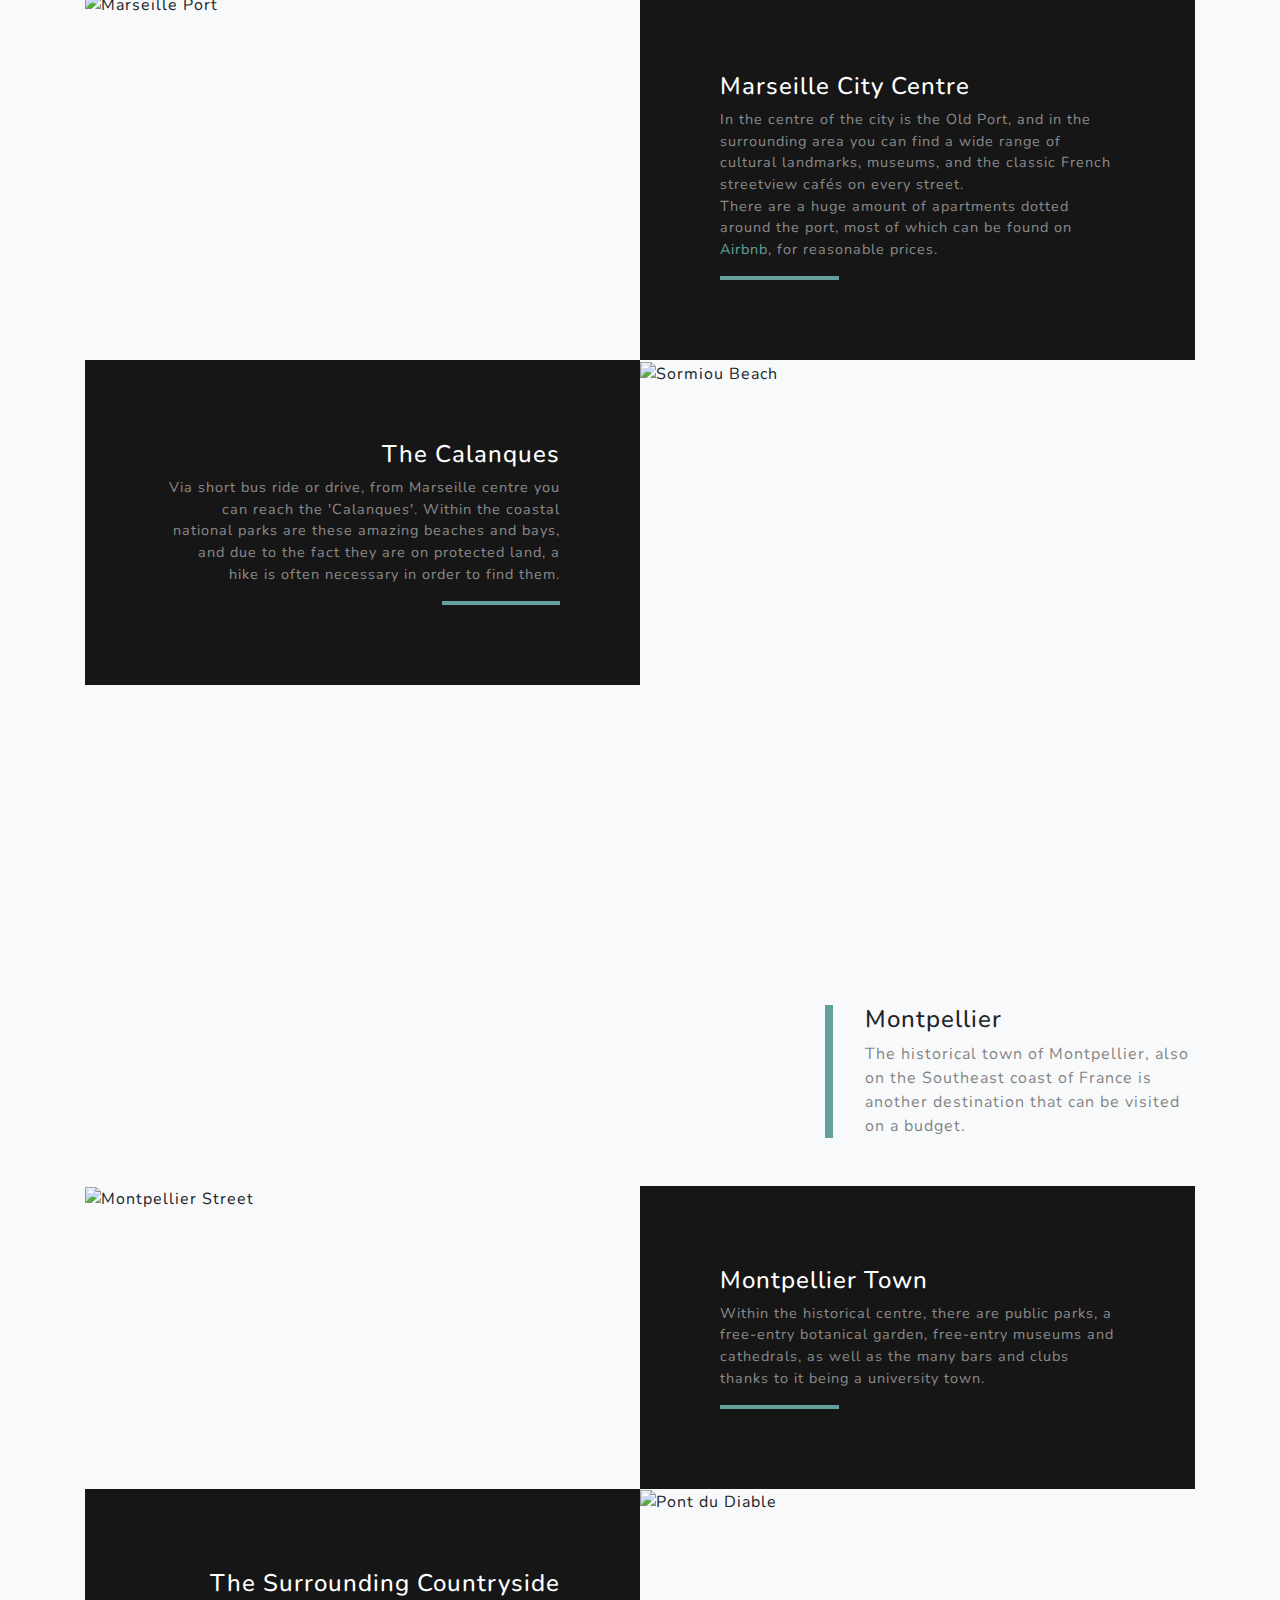
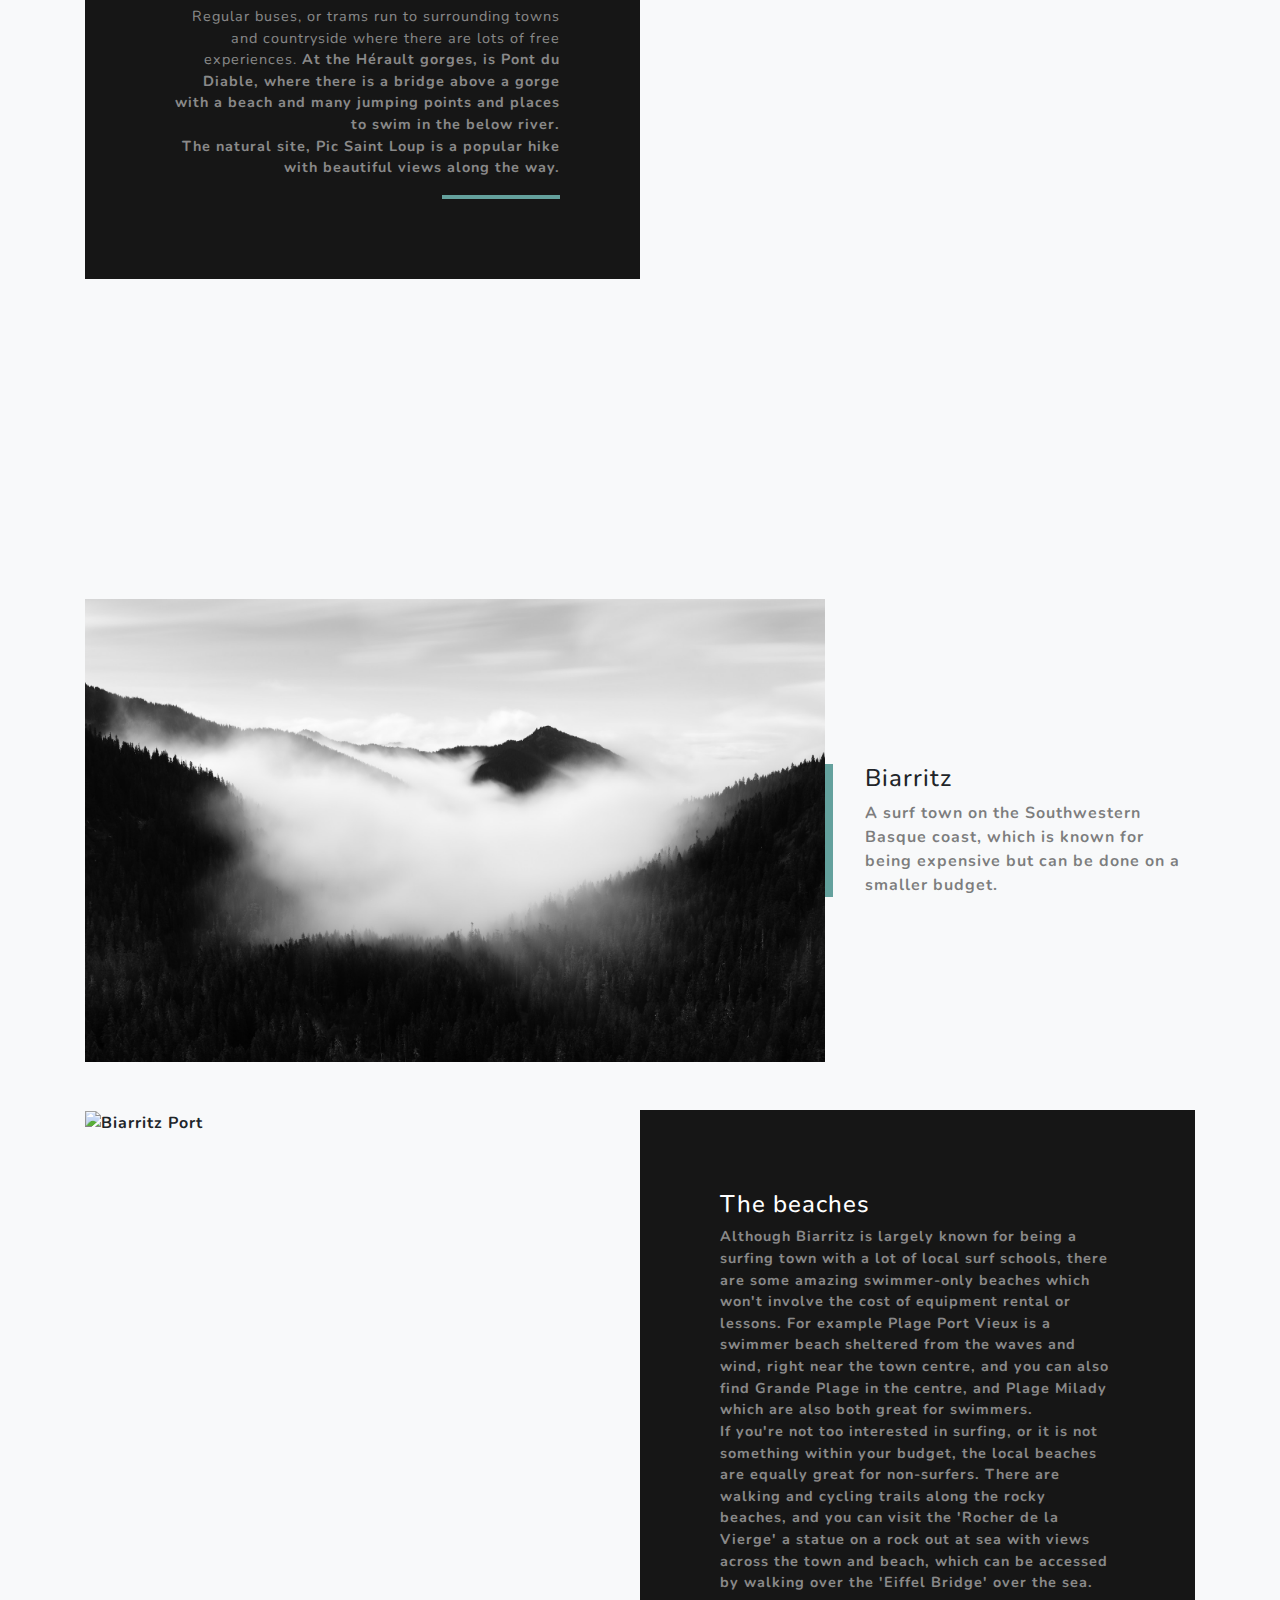
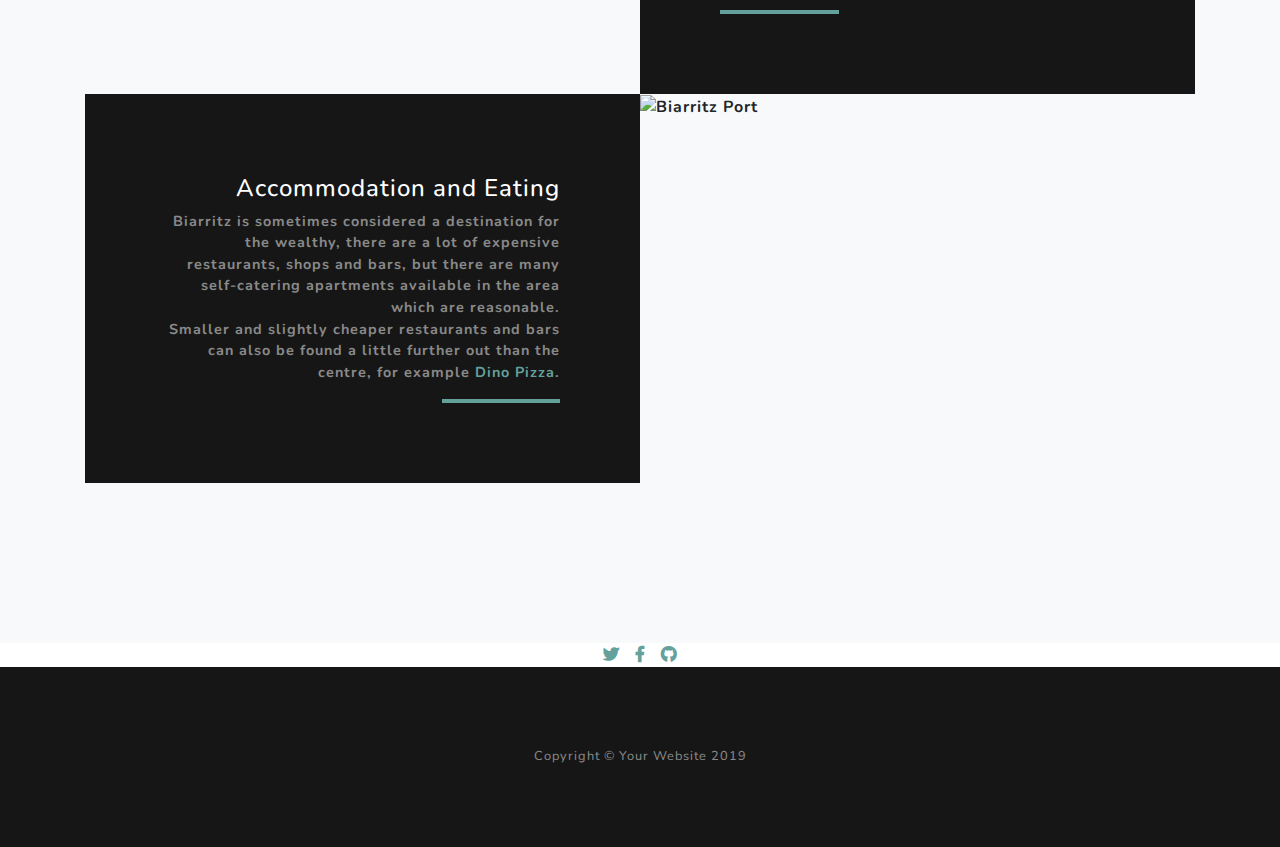
==== commit 545f6a16: "Update indents" ====
--- a/index.html
+++ b/index.html
@@ -39,9 +39,9 @@
           <li class="nav-item">
             <a class="nav-link js-scroll-trigger" href="#projects">Locations</a>
           </li>
-        <li class="nav-item">
-          <a class="nav-link js-scroll-trigger" href="about.html">About</a>
-        </li>
+          <li class="nav-item">
+            <a class="nav-link js-scroll-trigger" href="about.html">About</a>
+          </li>
         </ul>
       </div>
     </div>
@@ -99,8 +99,8 @@
               <div class="project-text w-100 my-auto text-center text-lg-left">
                 <h4 class="text-white">Marseille City Centre</h4>
                 <p class="mb-0 text-white-50">In the centre of the city is the Old Port, and in the surrounding area you can find a wide range of cultural landmarks, museums, and the classic French streetview cafés on every street.<br>
-                There are a huge amount of apartments dotted around the port, most of which can be found on <a href="https://www.airbnb.co.uk/s/Marseille/homes?query=Marseille%20homes&adults=0&children=0&infants=0&guests=0&refinement_paths%5B%5D=%2Fhomes&search_type=UNKNOWN&allow_override%5B%5D=&s_tag=TwYpNoti" target="_blank">Airbnb</a>, for reasonable prices.<br>
-              </p>
+                  There are a huge amount of apartments dotted around the port, most of which can be found on <a href="https://www.airbnb.co.uk/s/Marseille/homes?query=Marseille%20homes&adults=0&children=0&infants=0&guests=0&refinement_paths%5B%5D=%2Fhomes&search_type=UNKNOWN&allow_override%5B%5D=&s_tag=TwYpNoti" target="_blank">Airbnb</a>, for reasonable prices.<br>
+                </p>
                 <hr class="d-none d-lg-block mb-0 ml-0">
               </div>
             </div>
@@ -128,116 +128,116 @@
     </div>
   </section>
 
-      <section id="projects" class="projects-section bg-light">
-        <div class="container">
-
-          <!-- Featured Project Row -->
-          <div class="row align-items-center no-gutters mb-4 mb-lg-5">
-            <div class="col-xl-8 col-lg-7">
-              <img class="img-fluid mb-3 mb-lg-0" src="" alt="">
-            </div>
-            <div class="col-xl-4 col-lg-5">
-              <div class="featured-text text-center text-lg-left">
-                <h4>Montpellier</h4>
-                <p class="text-black-50 mb-0">The historical town of Montpellier, also on the Southeast coast of France is another destination that can be visited on a budget.</p>
-              </div>
-            </div>
-          </div>
-
-          <!-- Project One Row -->
-          <div class="row justify-content-center no-gutters mb-5 mb-lg-0">
-            <div class="col-lg-6">
-              <img class="img-fluid" src="img/montpellier-street.jpg" alt="Montpellier Street">
-            </div>
-            <div class="col-lg-6">
-              <div class="bg-black text-center h-100 project">
-                <div class="d-flex h-100">
-                  <div class="project-text w-100 my-auto text-center text-lg-left">
-                    <h4 class="text-white">Montpellier Town</h4>
-                    <p class="mb-0 text-white-50">Within the historical centre, there are public parks, a free-entry botanical garden, free-entry museums and cathedrals, as well as the many bars and clubs thanks to it being a university town.</p>
-                    <hr class="d-none d-lg-block mb-0 ml-0">
-                  </div>
+  <section id="projects" class="projects-section bg-light">
+    <div class="container">
+
+      <!-- Featured Project Row -->
+      <div class="row align-items-center no-gutters mb-4 mb-lg-5">
+        <div class="col-xl-8 col-lg-7">
+          <img class="img-fluid mb-3 mb-lg-0" src="" alt="">
+        </div>
+        <div class="col-xl-4 col-lg-5">
+          <div class="featured-text text-center text-lg-left">
+            <h4>Montpellier</h4>
+            <p class="text-black-50 mb-0">The historical town of Montpellier, also on the Southeast coast of France is another destination that can be visited on a budget.</p>
+          </div>
+        </div>
+      </div>
+
+      <!-- Project One Row -->
+      <div class="row justify-content-center no-gutters mb-5 mb-lg-0">
+        <div class="col-lg-6">
+          <img class="img-fluid" src="img/montpellier-street.jpg" alt="Montpellier Street">
+        </div>
+        <div class="col-lg-6">
+          <div class="bg-black text-center h-100 project">
+            <div class="d-flex h-100">
+              <div class="project-text w-100 my-auto text-center text-lg-left">
+                <h4 class="text-white">Montpellier Town</h4>
+                <p class="mb-0 text-white-50">Within the historical centre, there are public parks, a free-entry botanical garden, free-entry museums and cathedrals, as well as the many bars and clubs thanks to it being a university town.</p>
+                <hr class="d-none d-lg-block mb-0 ml-0">
+              </div>
+            </div>
+          </div>
+        </div>
+      </div>
+
+      <!-- Project Two Row -->
+      <div class="row justify-content-center no-gutters">
+        <div class="col-lg-6">
+          <img class="img-fluid" src="img/devils.jpg" alt="Pont du Diable">
+        </div>
+        <div class="col-lg-6 order-lg-first">
+          <div class="bg-black text-center h-100 project">
+            <div class="d-flex h-100">
+              <div class="project-text w-100 my-auto text-center text-lg-right">
+                <h4 class="text-white">The Surrounding Countryside</h4>
+                <p class="mb-0 text-white-50">Regular buses, or trams run to surrounding towns and countryside where there are lots of free experiences. <b>
+                  At the Hérault gorges, is Pont du Diable, where there is a bridge above a gorge with a beach and many jumping points and places to swim in the below river.<br>
+                  The natural site, Pic Saint Loup is a popular hike with beautiful views along the way.</p>
+                  <hr class="d-none d-lg-block mb-0 mr-0">
                 </div>
               </div>
             </div>
           </div>
-
-          <!-- Project Two Row -->
-          <div class="row justify-content-center no-gutters">
-            <div class="col-lg-6">
-              <img class="img-fluid" src="img/devils.jpg" alt="Pont du Diable">
-            </div>
-            <div class="col-lg-6 order-lg-first">
-              <div class="bg-black text-center h-100 project">
-                <div class="d-flex h-100">
-                  <div class="project-text w-100 my-auto text-center text-lg-right">
-                    <h4 class="text-white">The Surrounding Countryside</h4>
-                    <p class="mb-0 text-white-50">Regular buses, or trams run to surrounding towns and countryside where there are lots of free experiences. <b>
-                    At the Hérault gorges, is Pont du Diable, where there is a bridge above a gorge with a beach and many jumping points and places to swim in the below river.<br>
-                  The natural site, Pic Saint Loup is a popular hike with beautiful views along the way.</p>
+        </div>
+      </div>
+    </section>
+
+    <section id="projects" class="projects-section bg-light">
+      <div class="container">
+
+        <div class="row align-items-center no-gutters mb-4 mb-lg-5">
+          <div class="col-xl-8 col-lg-7">
+            <img class="img-fluid mb-3 mb-lg-0" src="img/bg-masthead.jpg" alt="">
+          </div>
+          <div class="col-xl-4 col-lg-5">
+            <div class="featured-text text-center text-lg-left">
+              <h4>Biarritz</h4>
+              <p class="text-black-50 mb-0">A surf town on the Southwestern Basque coast, which is known for being expensive but can be done on a smaller budget.</p>
+            </div>
+          </div>
+        </div>
+
+        <!-- Project One Row -->
+        <div class="row justify-content-center no-gutters mb-5 mb-lg-0">
+          <div class="col-lg-6">
+            <img class="img-fluid" src="img/biarritz-beach.jpg" alt="Biarritz Port">
+          </div>
+          <div class="col-lg-6">
+            <div class="bg-black text-center h-100 project">
+              <div class="d-flex h-100">
+                <div class="project-text w-100 my-auto text-center text-lg-left">
+                  <h4 class="text-white">The beaches</h4>
+                  <p class="mb-0 text-white-50">Although Biarritz is largely known for being a surfing town with a lot of local surf schools, there are some amazing swimmer-only beaches which won't involve the cost of equipment rental or lessons. For example Plage Port Vieux is a swimmer beach sheltered from the waves and wind, right near the town centre, and you can also find Grande Plage in the centre, and Plage Milady which are also both great for swimmers.<br> If you're not too interested in surfing, or it is not something within your budget, the local beaches are equally great for non-surfers. There are walking and cycling trails along the rocky beaches, and you can visit the 'Rocher de la Vierge' a statue on a rock out at sea with views across the town and beach, which can be accessed by walking over the 'Eiffel Bridge' over the sea.</p>
+                  <hr class="d-none d-lg-block mb-0 ml-0">
+                </div>
+              </div>
+            </div>
+          </div>
+        </div>
+
+        <!-- Project Two Row -->
+        <div class="row justify-content-center no-gutters">
+          <div class="col-lg-6">
+            <img class="img-fluid" src="img/biarritz-port.jpg" alt="Biarritz Port">
+          </div>
+          <div class="col-lg-6 order-lg-first">
+            <div class="bg-black text-center h-100 project">
+              <div class="d-flex h-100">
+                <div class="project-text w-100 my-auto text-center text-lg-right">
+                  <h4 class="text-white">Accommodation and Eating</h4>
+                  <p class="mb-0 text-white-50">Biarritz is sometimes considered a destination for the wealthy, there are a lot of expensive restaurants, shops and bars, but there are many self-catering apartments available in the area which are reasonable.<br>
+                    Smaller and slightly cheaper restaurants and bars can also be found a little further out than the centre, for example <a href="https://www.dinopizzabiarritz.fr/">Dino Pizza</a>.</p>
                     <hr class="d-none d-lg-block mb-0 mr-0">
                   </div>
                 </div>
               </div>
             </div>
           </div>
-        </div>
-        </section>
-
-        <section id="projects" class="projects-section bg-light">
-          <div class="container">
-
-      <div class="row align-items-center no-gutters mb-4 mb-lg-5">
-        <div class="col-xl-8 col-lg-7">
-          <img class="img-fluid mb-3 mb-lg-0" src="img/bg-masthead.jpg" alt="">
-        </div>
-        <div class="col-xl-4 col-lg-5">
-          <div class="featured-text text-center text-lg-left">
-            <h4>Biarritz</h4>
-            <p class="text-black-50 mb-0">A surf town on the Southwestern Basque coast, which is known for being expensive but can be done on a smaller budget.</p>
-          </div>
-        </div>
-      </div>
-
-      <!-- Project One Row -->
-      <div class="row justify-content-center no-gutters mb-5 mb-lg-0">
-        <div class="col-lg-6">
-          <img class="img-fluid" src="img/biarritz-beach.jpg" alt="Biarritz Port">
-        </div>
-        <div class="col-lg-6">
-          <div class="bg-black text-center h-100 project">
-            <div class="d-flex h-100">
-              <div class="project-text w-100 my-auto text-center text-lg-left">
-                <h4 class="text-white">The beaches</h4>
-                <p class="mb-0 text-white-50">Although Biarritz is largely known for being a surfing town with a lot of local surf schools, there are some amazing swimmer-only beaches which won't involve the cost of equipment rental or lessons. For example Plage Port Vieux is a swimmer beach sheltered from the waves and wind, right near the town centre, and you can also find Grande Plage in the centre, and Plage Milady which are also both great for swimmers.<br> If you're not too interested in surfing, or it is not something within your budget, the local beaches are equally great for non-surfers. There are walking and cycling trails along the rocky beaches, and you can visit the 'Rocher de la Vierge' a statue on a rock out at sea with views across the town and beach, which can be accessed by walking over the 'Eiffel Bridge' over the sea.</p>
-                <hr class="d-none d-lg-block mb-0 ml-0">
-              </div>
-            </div>
-          </div>
-        </div>
-      </div>
-
-      <!-- Project Two Row -->
-      <div class="row justify-content-center no-gutters">
-        <div class="col-lg-6">
-          <img class="img-fluid" src="img/biarritz-port.jpg" alt="Biarritz Port">
-        </div>
-        <div class="col-lg-6 order-lg-first">
-          <div class="bg-black text-center h-100 project">
-            <div class="d-flex h-100">
-              <div class="project-text w-100 my-auto text-center text-lg-right">
-                <h4 class="text-white">Accommodation and Eating</h4>
-                <p class="mb-0 text-white-50">Biarritz is sometimes considered a destination for the wealthy, there are a lot of expensive restaurants, shops and bars, but there are many self-catering apartments available in the area which are reasonable.<br>
-                Smaller and slightly cheaper restaurants and bars can also be found a little further out than the centre, for example <a href="https://www.dinopizzabiarritz.fr/">Dino Pizza</a>.</p>
-                <hr class="d-none d-lg-block mb-0 mr-0">
-              </div>
-            </div>
-          </div>
-        </div>
-      </div>
-
-    </div>
-  </section>
+
+        </div>
+      </section>
 
 
       <div class="social d-flex justify-content-center">
@@ -253,23 +253,23 @@
       </div>
 
 
-  <!-- Footer -->
-  <footer class="bg-black small text-center text-white-50">
-    <div class="container">
-      Copyright &copy; Your Website 2019
-    </div>
-  </footer>
-
-  <!-- Bootstrap core JavaScript -->
-  <script src="vendor/jquery/jquery.min.js"></script>
-  <script src="vendor/bootstrap/js/bootstrap.bundle.min.js"></script>
-
-  <!-- Plugin JavaScript -->
-  <script src="vendor/jquery-easing/jquery.easing.min.js"></script>
-
-  <!-- Custom scripts for this template -->
-  <script src="js/grayscale.min.js"></script>
-
-</body>
-
-</html>
+      <!-- Footer -->
+      <footer class="bg-black small text-center text-white-50">
+        <div class="container">
+          Copyright &copy; Your Website 2019
+        </div>
+      </footer>
+
+      <!-- Bootstrap core JavaScript -->
+      <script src="vendor/jquery/jquery.min.js"></script>
+      <script src="vendor/bootstrap/js/bootstrap.bundle.min.js"></script>
+
+      <!-- Plugin JavaScript -->
+      <script src="vendor/jquery-easing/jquery.easing.min.js"></script>
+
+      <!-- Custom scripts for this template -->
+      <script src="js/grayscale.min.js"></script>
+
+    </body>
+
+    </html>
--- a/css/grayscale.css
+++ b/css/grayscale.css
@@ -1,8 +1,8 @@
 /*!
- * Start Bootstrap - Grayscale v5.0.6 (https://startbootstrap.com/template-overviews/grayscale)
- * Copyright 2013-2019 Start Bootstrap
- * Licensed under MIT (https://github.com/BlackrockDigital/startbootstrap-grayscale/blob/master/LICENSE)
- */
+* Start Bootstrap - Grayscale v5.0.6 (https://startbootstrap.com/template-overviews/grayscale)
+* Copyright 2013-2019 Start Bootstrap
+* Licensed under MIT (https://github.com/BlackrockDigital/startbootstrap-grayscale/blob/master/LICENSE)
+*/
 
 #mainNav {
   min-height: 56px;
@@ -21,7 +21,7 @@
 }
 
 #mainNav .navbar-brand {
-  color: #161616;
+  color: black;
   font-weight: 700;
   padding: .9rem 0;
 }
@@ -48,7 +48,8 @@
   }
   #mainNav .navbar-brand {
     padding: .5rem 0;
-    color: rgba(255, 255, 255, 0.5);
+    color: white;
+    font-size: 2.5rem;
   }
   #mainNav .nav-link {
     -webkit-transition: none;
@@ -94,7 +95,7 @@
   padding: 15rem 0;
   color:
   background-image: url("img/vertical-waves.png")
-    <!--background: -webkit-gradient(linear, left top, left bottom, from(rgba(22, 22, 22, 0.3)), color-stop(75%, rgba(22, 22, 22, 0.7)), to(#161616)), url("img/vertical-waves.png");-->
+  <!--background: -webkit-gradient(linear, left top, left bottom, from(rgba(22, 22, 22, 0.3)), color-stop(75%, rgba(22, 22, 22, 0.7)), to(#161616)), url("img/vertical-waves.png");-->
   background: linear-gradient(to bottom, rgba(22, 22, 22, 0.3) 0%, rgba(22, 22, 22, 0.7) 75%, #161616 100%), url("..img/vertical-waves.png");
   background-position: center;
   background-repeat: no-repeat;
@@ -108,7 +109,7 @@
   line-height: 2.5rem;
   letter-spacing: 0.8rem;
   color: black;
-  background: -webkit-linear-gradient(rgba(100, 189, 241, 0.9), rgba(100, 180, 250, 0.9));
+  background: -webkit-linear-gradient rgba(100, 189, 241, 0.9), rgba(100, 180, 250, 0.9));
   -webkit-text-fill-color: transparent;
   -webkit-background-clip: text;
 }
@@ -321,10 +322,10 @@
 
 input[type=text], select, textarea {
   width: 100%;
-  padding: 12px;
+  padding: 8px;
   border: 1px solid #ccc;
   margin-top: 6px;
-  margin-bottom: 16px;
+  margin-bottom: 10px;
   resize: vertical;
 }
 
@@ -339,11 +340,16 @@
   padding: 10px;
 }
 
+.container .contact h2 {
+  color: rgba(100, 189, 241, 0.9);
+}
+
 /* Create two columns that float next to eachother */
 .column {
   float: left;
-  width: 50%;
+  width: 100%;
   margin-top: 6px;
+  margin-bottom: 20px
   padding: 20px;
 }
 
@@ -364,8 +370,12 @@
 .form {
   -webkit-column-span: all; /* Chrome, Safari, Opera */
   column-span: all;
-}
-
+  padding-bottom: 40px;
+}
+
+.card {
+  background-color: rgba(100, 189, 241, 0.9);
+}
 #footer {
   position: absolute;
   bottom: 0;
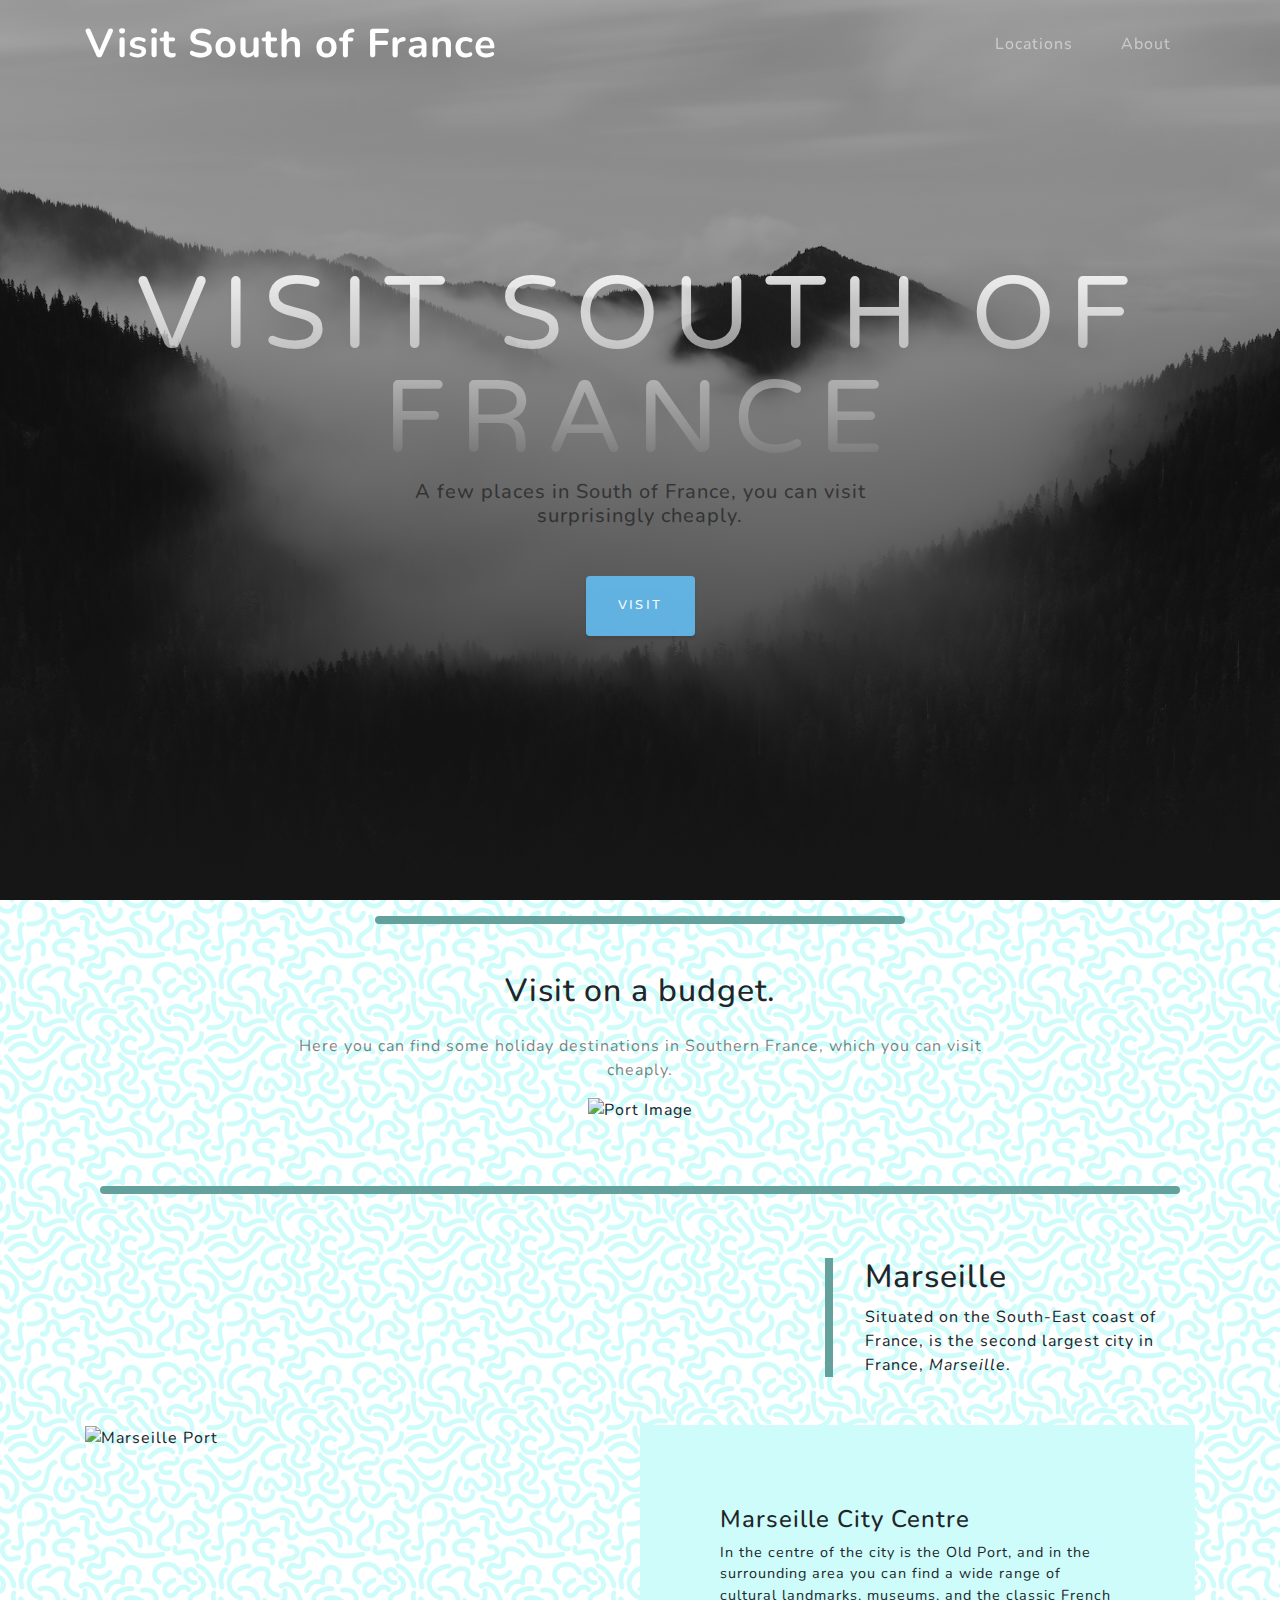
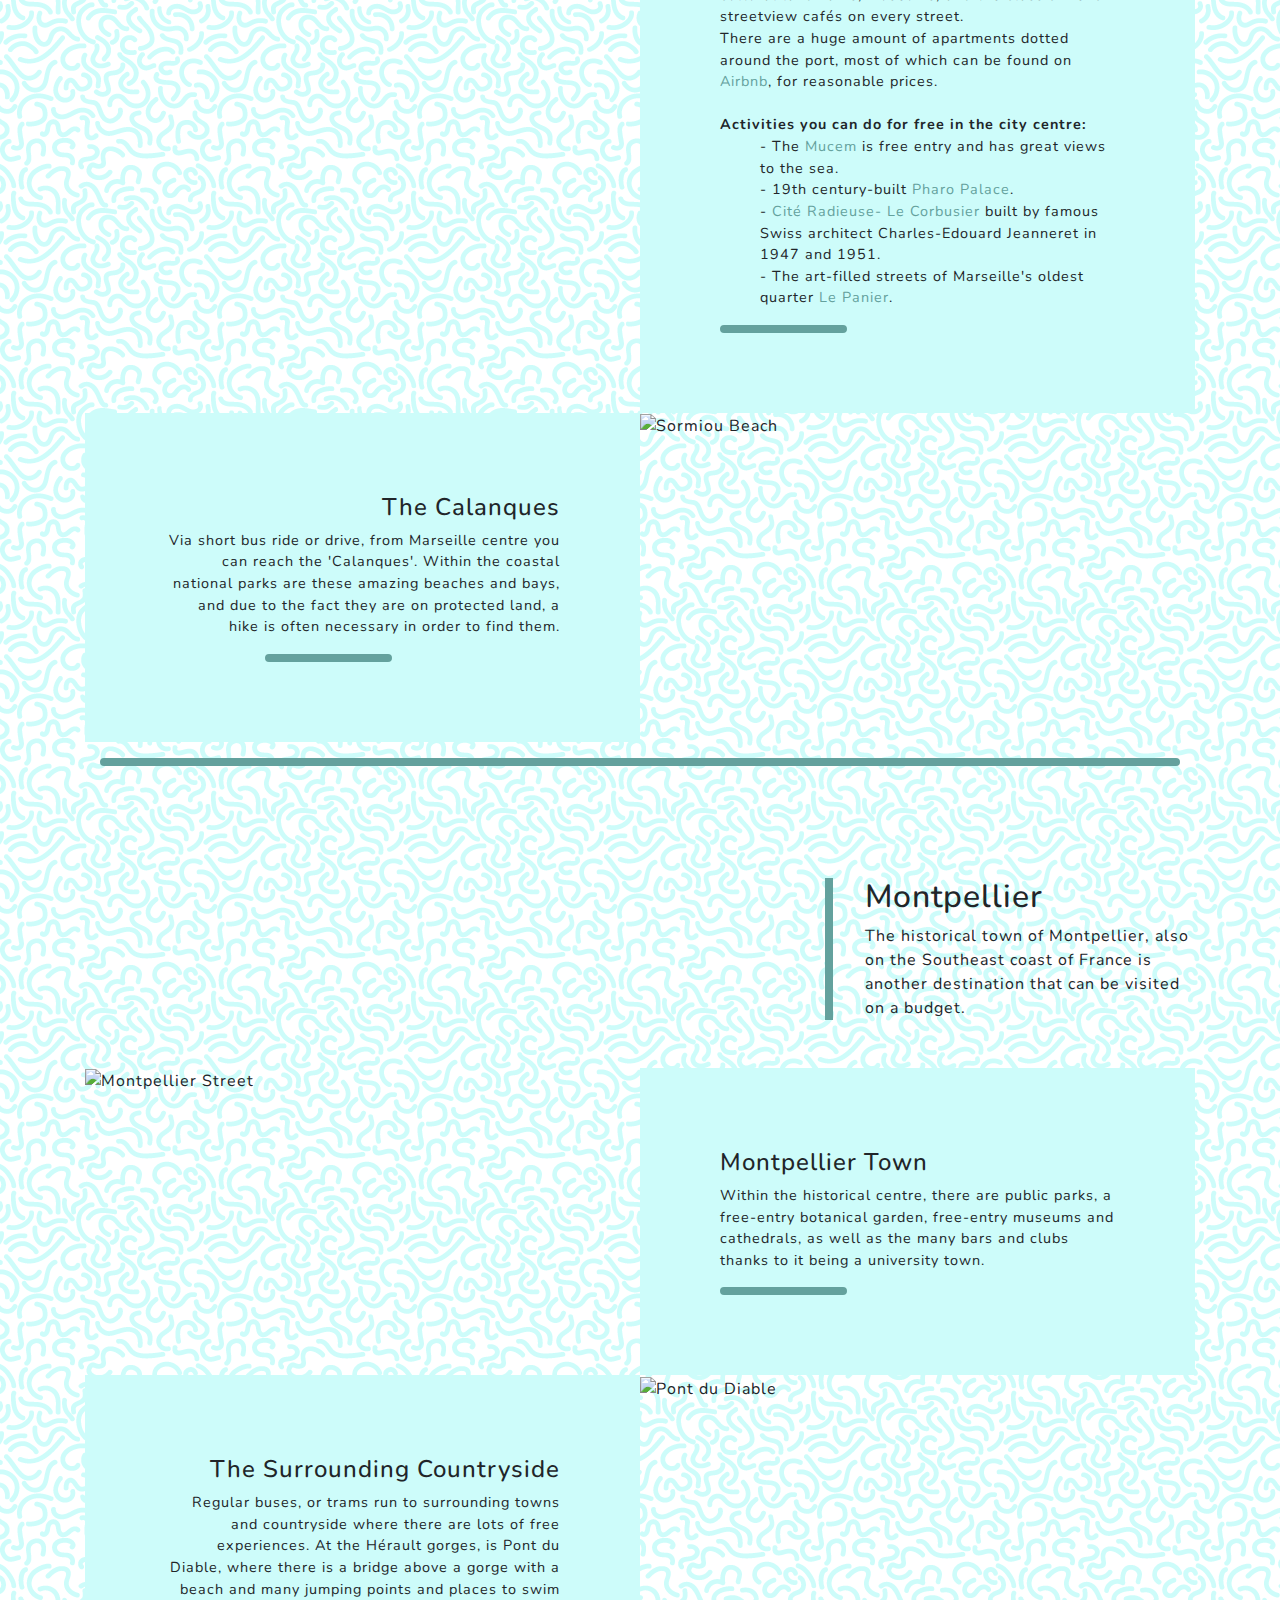
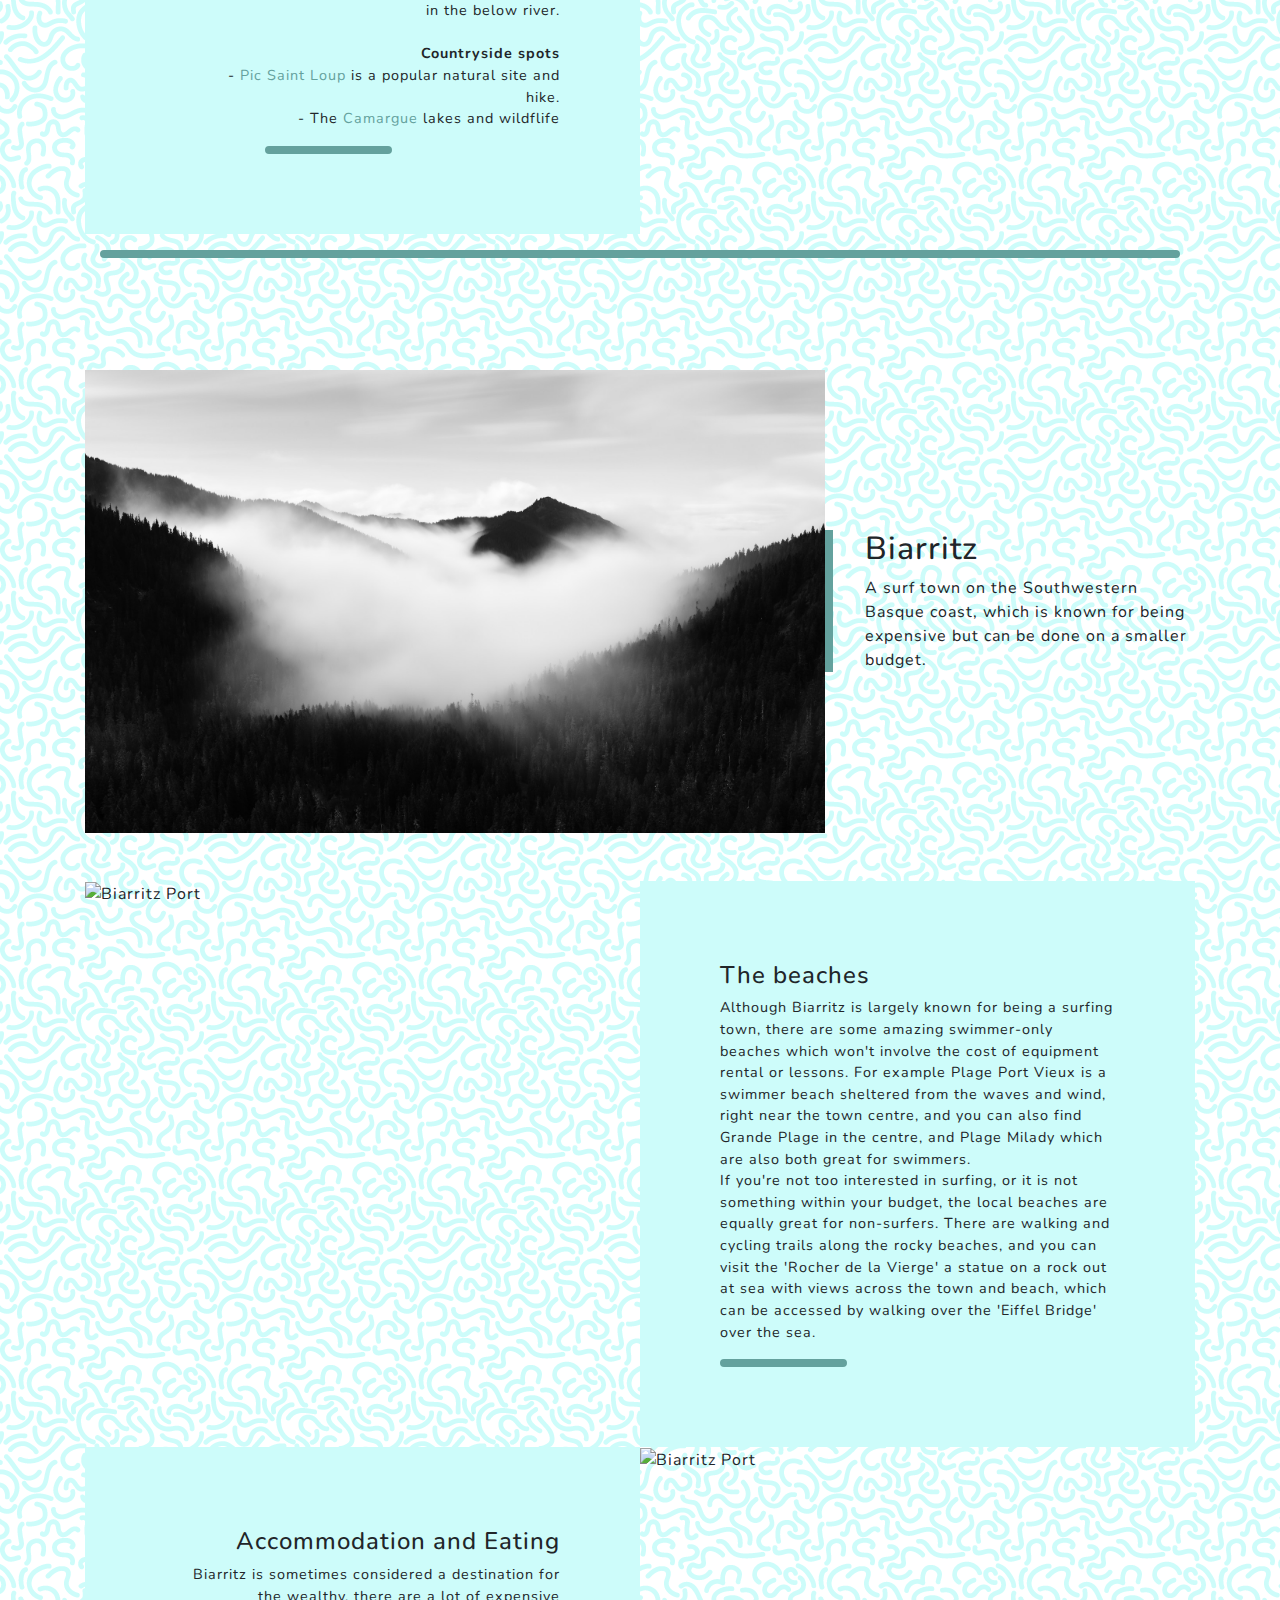
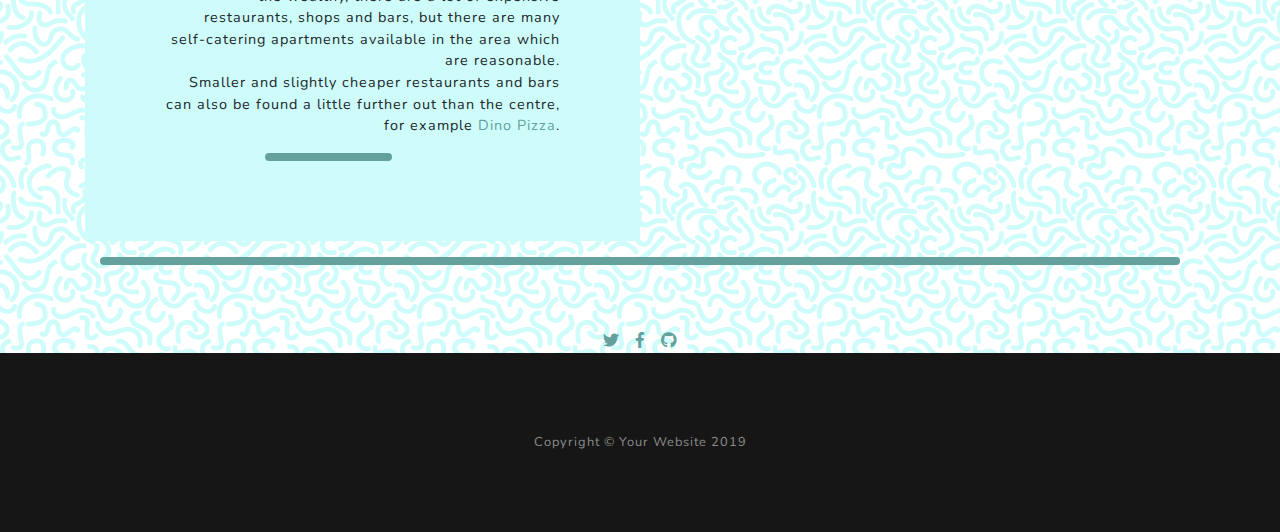
==== commit 770db290: "Merge pull request #8 from rosphe/Adding-content" ====
--- a/index.html
+++ b/index.html
@@ -21,6 +21,17 @@
   <!-- Custom styles for this template -->
   <link href="css/grayscale.min.css" rel="stylesheet">
   <link href="css/grayscale.css" rel="stylesheet">
+  <link href="css/custom.css" rel="stylesheet">
+
+  <!-- Global site tag (gtag.js) - Google Analytics -->
+<script async src="https://www.googletagmanager.com/gtag/js?id=UA-137562529-1"></script>
+<script>
+  window.dataLayer = window.dataLayer || [];
+  function gtag(){dataLayer.push(arguments);}
+  gtag('js', new Date());
+
+  gtag('config', 'UA-137562529-1');
+</script>
 
 </head>
 
@@ -59,20 +70,25 @@
   </header>
 
   <!-- About Section -->
-  <section id="about" class="about-section text-center">
+  <section id="about" class="text-center">
     <div class="container">
       <div class="row">
         <div class="col-lg-8 mx-auto">
-          <h2 class="mb-4 text-white">Visit on a budget.</h2>
-          <p class="text-white-50">Here you can find some holiday destinations in Southern France, which you can visit cheaply.</p>
-        </div>
-      </div>
-      <img src="img/port-masthead.jpg" class="img-fluid" alt="Port Image">
+          <hr>
+          <h2 class="mb-4 text-black">Visit on a budget.</h2>
+          <p class="text-black-50">Here you can find some holiday destinations in Southern France, which you can visit cheaply.</p>
+        </div>
+      </div>
+
+      <div class="container port-masthead">
+        <img src="img/port-masthead.jpg" class="img-fluid" alt="Port Image">
+      </div>
     </div>
+    <hr>
   </section>
 
   <!-- Projects Section -->
-  <section id="projects" class="projects-section bg-light">
+  <section id="projects" class="projects-section">
     <div class="container">
 
       <!-- Featured Project Row -->
@@ -82,8 +98,8 @@
         </div>
         <div class="col-xl-4 col-lg-5">
           <div class="featured-text text-center text-lg-left">
-            <h4>Marseille</h4>
-            <p class="text-black-50 mb-0">Situated on the South-East coast of France, is the second largest city in France, <em>Marseille</em>.</p>
+            <h2>Marseille</h2>
+            <p class="text-50 mb-0">Situated on the South-East coast of France, is the second largest city in France, <em>Marseille</em>.</p>
           </div>
         </div>
       </div>
@@ -94,12 +110,20 @@
           <img class="img-fluid" src="img/marseille-port.jpg" alt="Marseille Port">
         </div>
         <div class="col-lg-6">
-          <div class="bg-black text-center h-100 project">
+          <div class="text-center h-100 project">
             <div class="d-flex h-100">
               <div class="project-text w-100 my-auto text-center text-lg-left">
-                <h4 class="text-white">Marseille City Centre</h4>
-                <p class="mb-0 text-white-50">In the centre of the city is the Old Port, and in the surrounding area you can find a wide range of cultural landmarks, museums, and the classic French streetview cafés on every street.<br>
+                <h4>Marseille City Centre</h4>
+                <p class="mb-0">In the centre of the city is the Old Port, and in the surrounding area you can find a wide range of cultural landmarks, museums, and the classic French streetview cafés on every street.<br>
                   There are a huge amount of apartments dotted around the port, most of which can be found on <a href="https://www.airbnb.co.uk/s/Marseille/homes?query=Marseille%20homes&adults=0&children=0&infants=0&guests=0&refinement_paths%5B%5D=%2Fhomes&search_type=UNKNOWN&allow_override%5B%5D=&s_tag=TwYpNoti" target="_blank">Airbnb</a>, for reasonable prices.<br>
+                  <br><strong>Activities you can do for free in the city centre:</strong>
+                  <br>
+                  <ul>
+                    <li>- The <a href="http://www.mucem.org/" target="_blank">Mucem</a> is free entry and has great views to the sea.</li>
+                    <li>- 19th century-built <a href="http://palaisdupharo.marseille.fr/" target="_blank">Pharo Palace</a>.</li>
+                    <li>- <a href="https://www.dezeen.com/2014/09/15/le-corbusier-unite-d-habitation-cite-radieuse-marseille-brutalist-architecture/" target="_blank">Cité Radieuse- Le Corbusier</a> built by famous Swiss architect Charles-Edouard Jeanneret in 1947 and 1951.</li>
+                    <li>- The art-filled streets of Marseille's oldest quarter <a href="https://www.lepanierdemarseille.com/visit-le-panier-old-city-marseille" target="_blank">Le Panier</a>.</li>
+                  </ul>
                 </p>
                 <hr class="d-none d-lg-block mb-0 ml-0">
               </div>
@@ -114,11 +138,11 @@
           <img class="img-fluid" src="img/marseille-sormiou.jpg" alt="Sormiou Beach">
         </div>
         <div class="col-lg-6 order-lg-first">
-          <div class="bg-black text-center h-100 project">
+          <div class="text-center h-100 project">
             <div class="d-flex h-100">
               <div class="project-text w-100 my-auto text-center text-lg-right">
-                <h4 class="text-white">The Calanques</h4>
-                <p class="mb-0 text-white-50">Via short bus ride or drive, from Marseille centre you can reach the 'Calanques'. Within the coastal national parks are these amazing beaches and bays, and due to the fact they are on protected land, a hike is often necessary in order to find them.</p>
+                <h4>The Calanques</h4>
+                <p class="mb-0 text-50">Via short bus ride or drive, from Marseille centre you can reach the 'Calanques'. Within the coastal national parks are these amazing beaches and bays, and due to the fact they are on protected land, a hike is often necessary in order to find them.</p>
                 <hr class="d-none d-lg-block mb-0 mr-0">
               </div>
             </div>
@@ -126,9 +150,10 @@
         </div>
       </div>
     </div>
+    <hr>
   </section>
 
-  <section id="projects" class="projects-section bg-light">
+  <section id="projects" class="projects-section">
     <div class="container">
 
       <!-- Featured Project Row -->
@@ -138,8 +163,8 @@
         </div>
         <div class="col-xl-4 col-lg-5">
           <div class="featured-text text-center text-lg-left">
-            <h4>Montpellier</h4>
-            <p class="text-black-50 mb-0">The historical town of Montpellier, also on the Southeast coast of France is another destination that can be visited on a budget.</p>
+            <h2>Montpellier</h2>
+            <p class="text-50 mb-0">The historical town of Montpellier, also on the Southeast coast of France is another destination that can be visited on a budget.</p>
           </div>
         </div>
       </div>
@@ -150,11 +175,11 @@
           <img class="img-fluid" src="img/montpellier-street.jpg" alt="Montpellier Street">
         </div>
         <div class="col-lg-6">
-          <div class="bg-black text-center h-100 project">
+          <div class="text-center h-100 project">
             <div class="d-flex h-100">
               <div class="project-text w-100 my-auto text-center text-lg-left">
-                <h4 class="text-white">Montpellier Town</h4>
-                <p class="mb-0 text-white-50">Within the historical centre, there are public parks, a free-entry botanical garden, free-entry museums and cathedrals, as well as the many bars and clubs thanks to it being a university town.</p>
+                <h4>Montpellier Town</h4>
+                <p class="mb-0 text-50">Within the historical centre, there are public parks, a free-entry botanical garden, free-entry museums and cathedrals, as well as the many bars and clubs thanks to it being a university town.</p>
                 <hr class="d-none d-lg-block mb-0 ml-0">
               </div>
             </div>
@@ -168,13 +193,18 @@
           <img class="img-fluid" src="img/devils.jpg" alt="Pont du Diable">
         </div>
         <div class="col-lg-6 order-lg-first">
-          <div class="bg-black text-center h-100 project">
+          <div class="text-center h-100 project">
             <div class="d-flex h-100">
               <div class="project-text w-100 my-auto text-center text-lg-right">
-                <h4 class="text-white">The Surrounding Countryside</h4>
-                <p class="mb-0 text-white-50">Regular buses, or trams run to surrounding towns and countryside where there are lots of free experiences. <b>
+                <h4>The Surrounding Countryside</h4>
+                <p class="mb-0 text-50">Regular buses, or trams run to surrounding towns and countryside where there are lots of free experiences.
                   At the Hérault gorges, is Pont du Diable, where there is a bridge above a gorge with a beach and many jumping points and places to swim in the below river.<br>
-                  The natural site, Pic Saint Loup is a popular hike with beautiful views along the way.</p>
+                  <br><strong>Countryside spots</strong><br>
+                  <ul>
+                    <li>- <a href="https://www.tripadvisor.co.uk/Attraction_Review-g187153-d592962-Reviews-Pic_St_Loup-Montpellier_Herault_Occitanie.html" target="_blank">Pic Saint Loup</a> is a popular natural site and hike.</li>
+                    <li>- The <a href="https://www.montpellier-france.com/Prepare-Book/Discoveries/In-the-region/Natural-sites/The-Camargue" target="_blank">Camargue</a> lakes and wildflife</li>
+                  </ul>
+                    </p>
                   <hr class="d-none d-lg-block mb-0 mr-0">
                 </div>
               </div>
@@ -182,9 +212,10 @@
           </div>
         </div>
       </div>
+      <hr>
     </section>
 
-    <section id="projects" class="projects-section bg-light">
+    <section id="projects" class="projects-section">
       <div class="container">
 
         <div class="row align-items-center no-gutters mb-4 mb-lg-5">
@@ -193,8 +224,8 @@
           </div>
           <div class="col-xl-4 col-lg-5">
             <div class="featured-text text-center text-lg-left">
-              <h4>Biarritz</h4>
-              <p class="text-black-50 mb-0">A surf town on the Southwestern Basque coast, which is known for being expensive but can be done on a smaller budget.</p>
+              <h2>Biarritz</h2>
+              <p class="text-50 mb-0">A surf town on the Southwestern Basque coast, which is known for being expensive but can be done on a smaller budget.</p>
             </div>
           </div>
         </div>
@@ -205,11 +236,11 @@
             <img class="img-fluid" src="img/biarritz-beach.jpg" alt="Biarritz Port">
           </div>
           <div class="col-lg-6">
-            <div class="bg-black text-center h-100 project">
+            <div class="text-center h-100 project">
               <div class="d-flex h-100">
                 <div class="project-text w-100 my-auto text-center text-lg-left">
-                  <h4 class="text-white">The beaches</h4>
-                  <p class="mb-0 text-white-50">Although Biarritz is largely known for being a surfing town with a lot of local surf schools, there are some amazing swimmer-only beaches which won't involve the cost of equipment rental or lessons. For example Plage Port Vieux is a swimmer beach sheltered from the waves and wind, right near the town centre, and you can also find Grande Plage in the centre, and Plage Milady which are also both great for swimmers.<br> If you're not too interested in surfing, or it is not something within your budget, the local beaches are equally great for non-surfers. There are walking and cycling trails along the rocky beaches, and you can visit the 'Rocher de la Vierge' a statue on a rock out at sea with views across the town and beach, which can be accessed by walking over the 'Eiffel Bridge' over the sea.</p>
+                  <h4>The beaches</h4>
+                  <p class="mb-0 text-50">Although Biarritz is largely known for being a surfing town, there are some amazing swimmer-only beaches which won't involve the cost of equipment rental or lessons. For example Plage Port Vieux is a swimmer beach sheltered from the waves and wind, right near the town centre, and you can also find Grande Plage in the centre, and Plage Milady which are also both great for swimmers.<br> If you're not too interested in surfing, or it is not something within your budget, the local beaches are equally great for non-surfers. There are walking and cycling trails along the rocky beaches, and you can visit the 'Rocher de la Vierge' a statue on a rock out at sea with views across the town and beach, which can be accessed by walking over the 'Eiffel Bridge' over the sea.</p>
                   <hr class="d-none d-lg-block mb-0 ml-0">
                 </div>
               </div>
@@ -223,11 +254,11 @@
             <img class="img-fluid" src="img/biarritz-port.jpg" alt="Biarritz Port">
           </div>
           <div class="col-lg-6 order-lg-first">
-            <div class="bg-black text-center h-100 project">
+            <div class="text-center h-100 project">
               <div class="d-flex h-100">
                 <div class="project-text w-100 my-auto text-center text-lg-right">
-                  <h4 class="text-white">Accommodation and Eating</h4>
-                  <p class="mb-0 text-white-50">Biarritz is sometimes considered a destination for the wealthy, there are a lot of expensive restaurants, shops and bars, but there are many self-catering apartments available in the area which are reasonable.<br>
+                  <h4>Accommodation and Eating</h4>
+                  <p class="mb-0 text-50">Biarritz is sometimes considered a destination for the wealthy, there are a lot of expensive restaurants, shops and bars, but there are many self-catering apartments available in the area which are reasonable.<br>
                     Smaller and slightly cheaper restaurants and bars can also be found a little further out than the centre, for example <a href="https://www.dinopizzabiarritz.fr/">Dino Pizza</a>.</p>
                     <hr class="d-none d-lg-block mb-0 mr-0">
                   </div>
@@ -235,10 +266,11 @@
               </div>
             </div>
           </div>
-
-        </div>
+        </div>
+        <hr>
       </section>
 
+    
 
       <div class="social d-flex justify-content-center">
         <a href="#" class="mx-2">
--- a/css/grayscale.css
+++ b/css/grayscale.css
@@ -93,10 +93,6 @@
   height: auto;
   min-height: 35rem;
   padding: 15rem 0;
-  color:
-  background-image: url("img/vertical-waves.png")
-  <!--background: -webkit-gradient(linear, left top, left bottom, from(rgba(22, 22, 22, 0.3)), color-stop(75%, rgba(22, 22, 22, 0.7)), to(#161616)), url("img/vertical-waves.png");-->
-  background: linear-gradient(to bottom, rgba(22, 22, 22, 0.3) 0%, rgba(22, 22, 22, 0.7) 75%, #161616 100%), url("..img/vertical-waves.png");
   background-position: center;
   background-repeat: no-repeat;
   background-attachment: scroll;
@@ -109,14 +105,18 @@
   line-height: 2.5rem;
   letter-spacing: 0.8rem;
   color: black;
-  background: -webkit-linear-gradient rgba(100, 189, 241, 0.9), rgba(100, 180, 250, 0.9));
-  -webkit-text-fill-color: transparent;
-  -webkit-background-clip: text;
 }
 
 .masthead h2 {
   max-width: 20rem;
   font-size: 1rem;
+}
+
+.bottom-left {
+  position: absolute;
+  bottom: 8px;
+  left: 16px;
+  color: white;
 }
 
 @media (min-width: 768px) {
@@ -218,6 +218,9 @@
     border-width: .25rem;
     width: 30%;
   }
+
+#projects{
+  background-color: #1d2f2f;
 }
 
 .signup-section {
--- a/css/custom.css
+++ b/css/custom.css
@@ -0,0 +1,40 @@
+ul {
+  list-style-type: none;
+}
+
+body {
+  background-image: url("../img/wormz.png");
+  background-color: rgba(100, 189, 241, 0.9);
+  background-repeat: repeat;
+}
+
+
+#about h2 {
+  padding-top: 2rem;
+}
+
+.projects-section {
+  padding: 3rem 0;
+}
+
+.project {
+  background-color: #cdfcfa;
+}
+
+.project p h4 {
+  color: black;
+  font-weight: 625;
+}
+
+.port-masthead img {
+  max-width: 100%;
+  height: 600px;
+  padding-bottom: 3rem;
+}
+
+hr {
+  border: 4px solid rgb(100, 161, 157);
+  border-radius: 5px;
+  margin-left: 100px;
+  margin-right: 100px;
+}
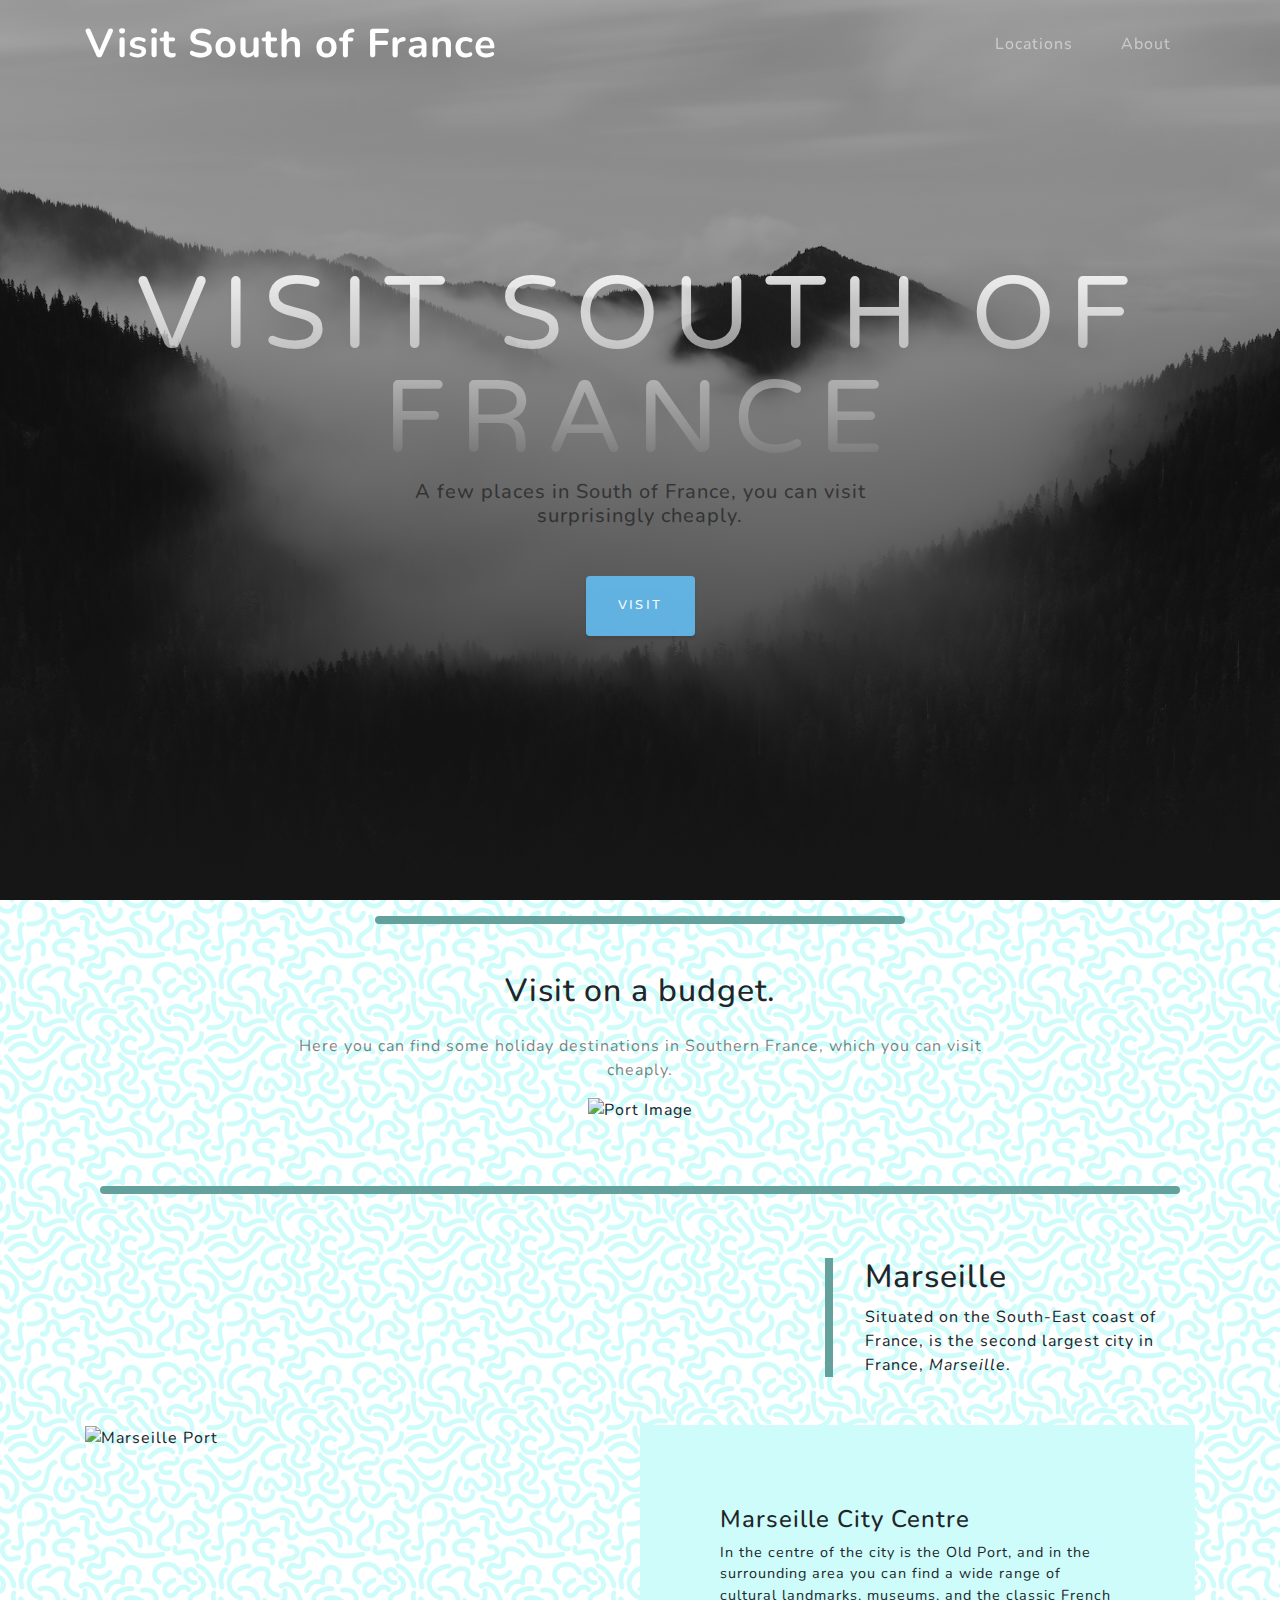
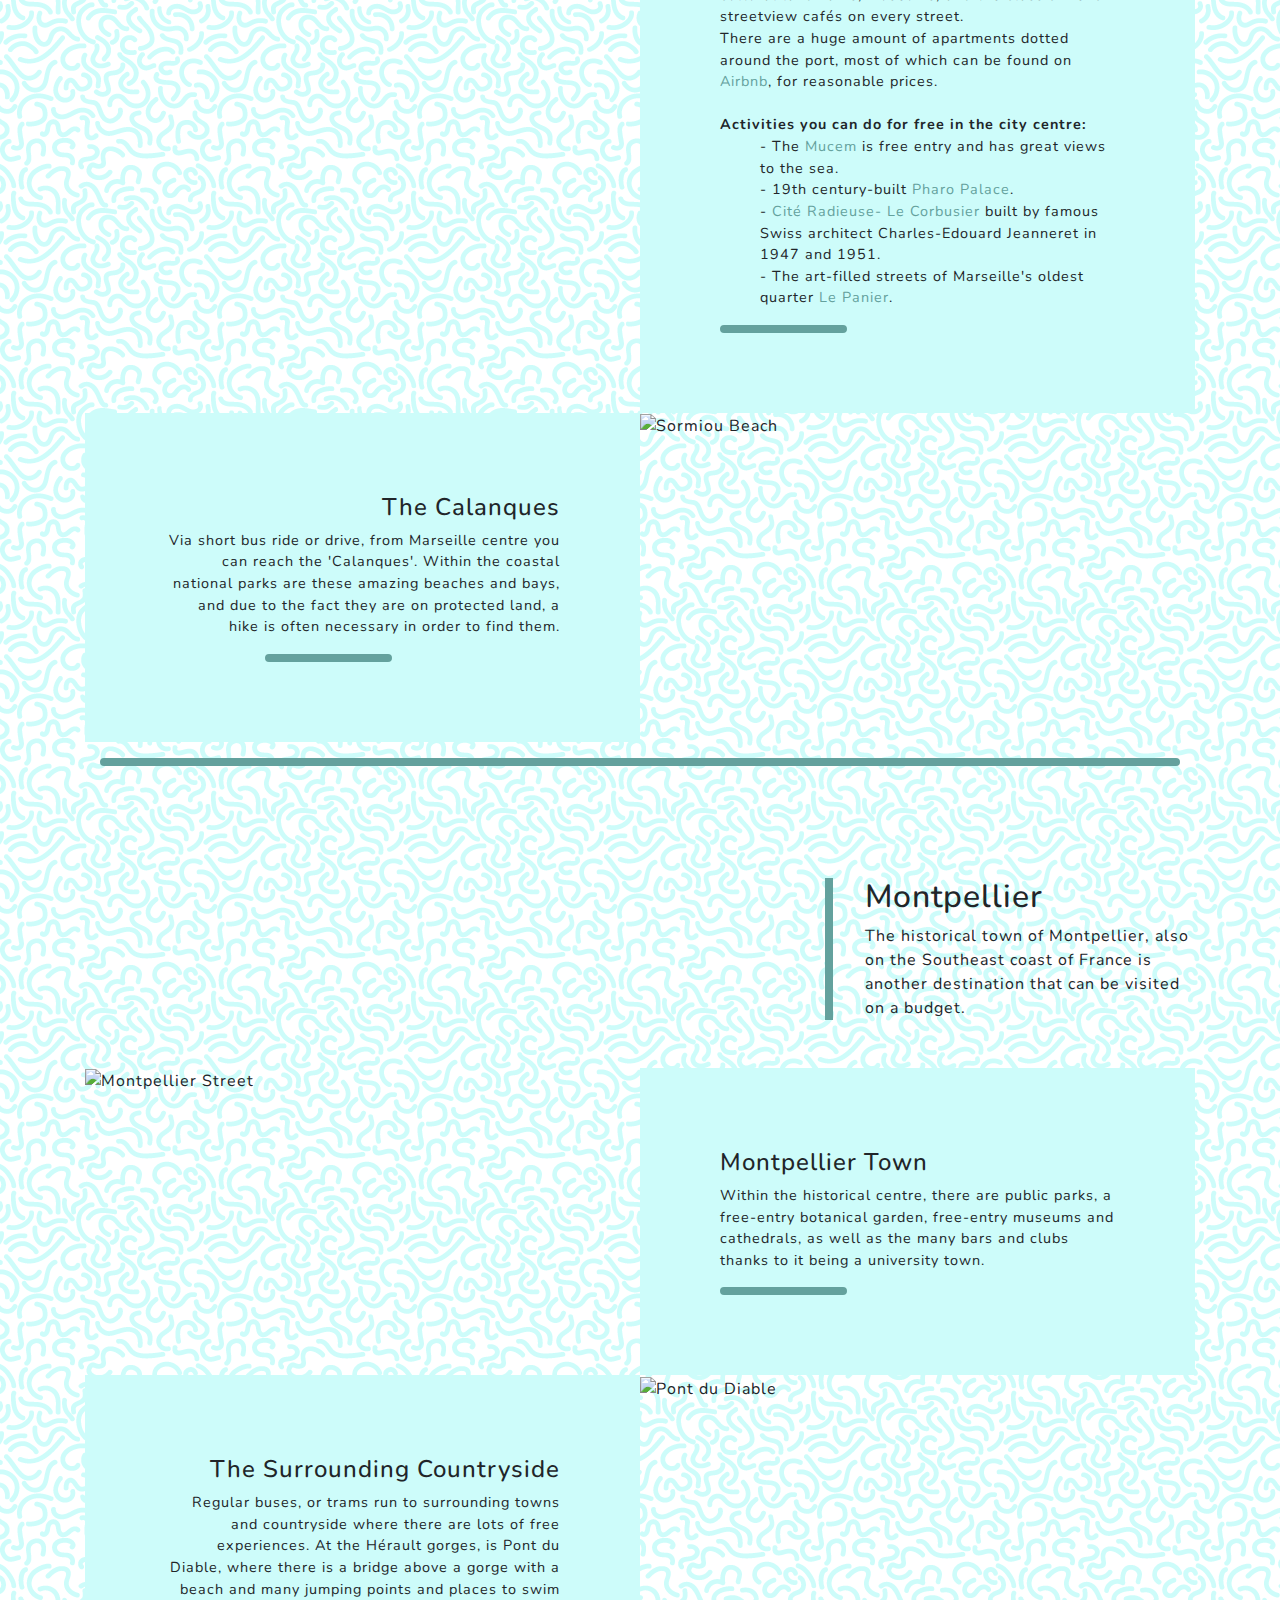
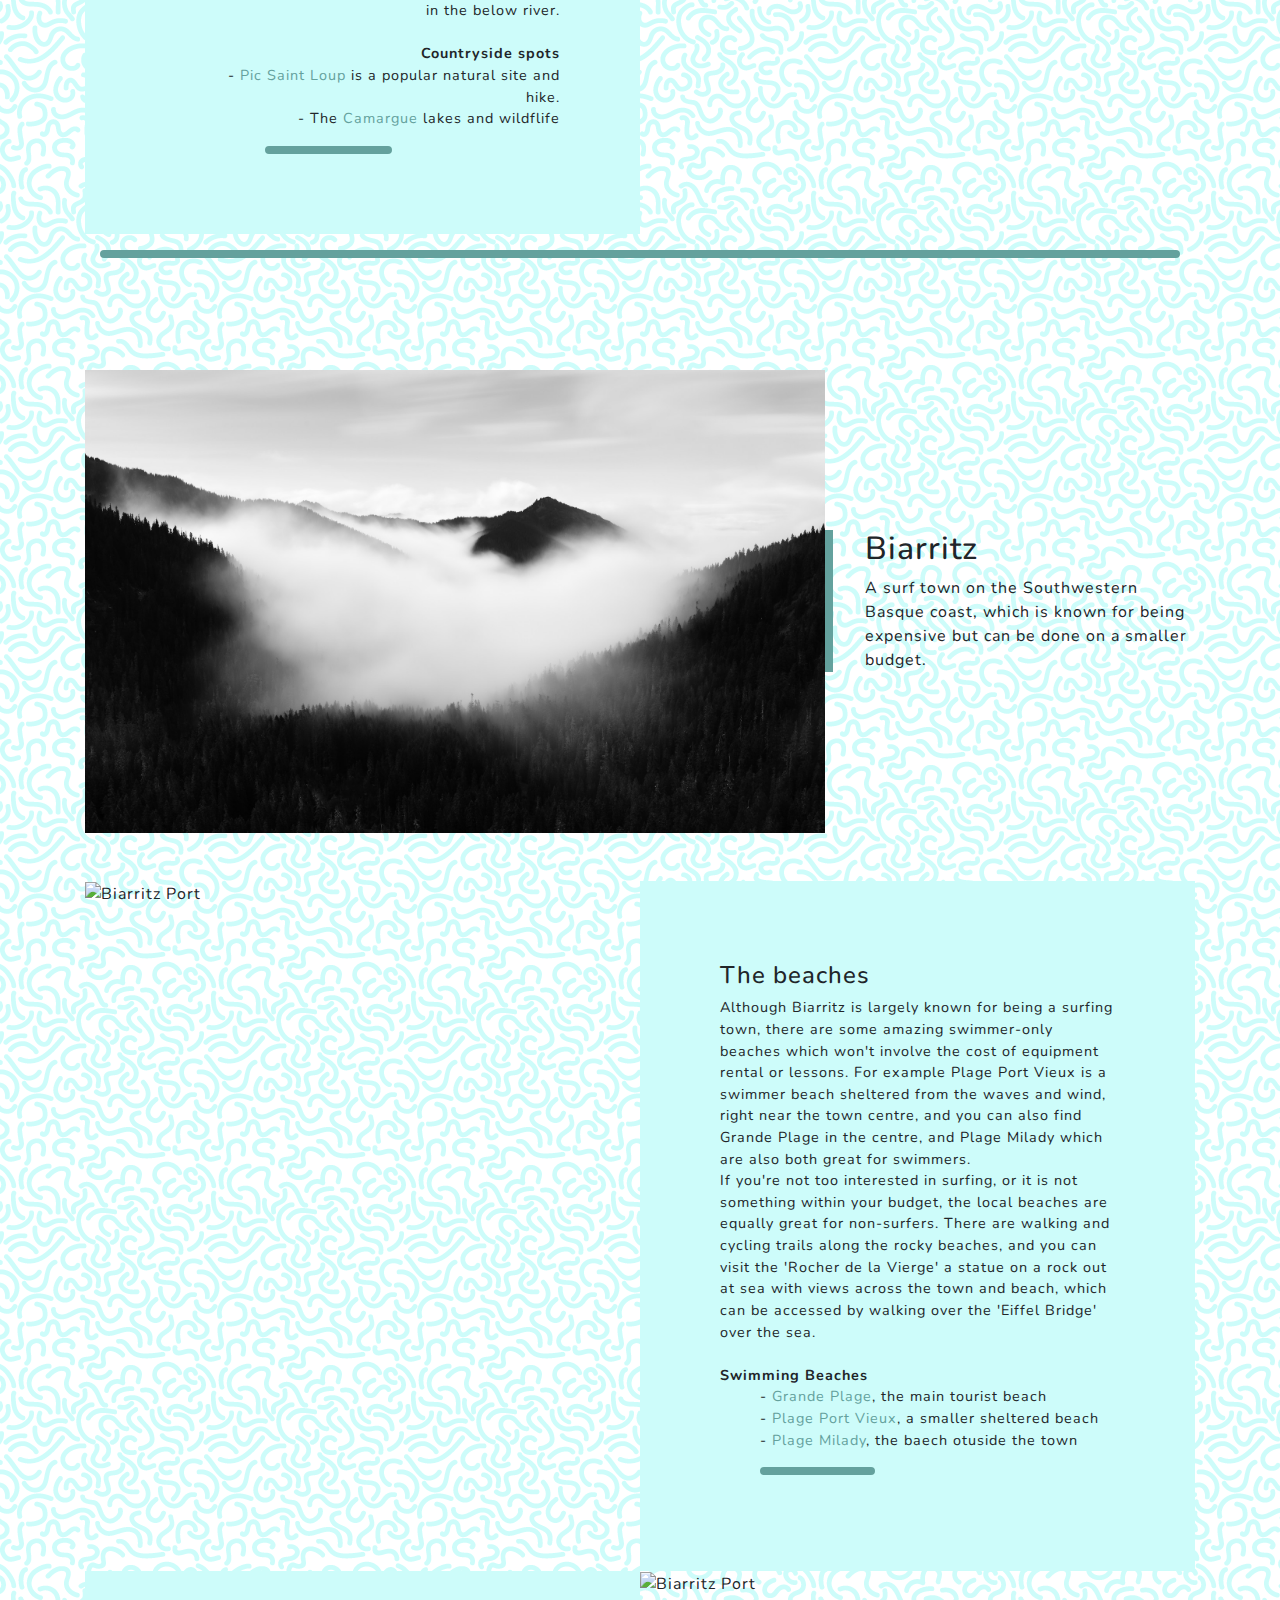
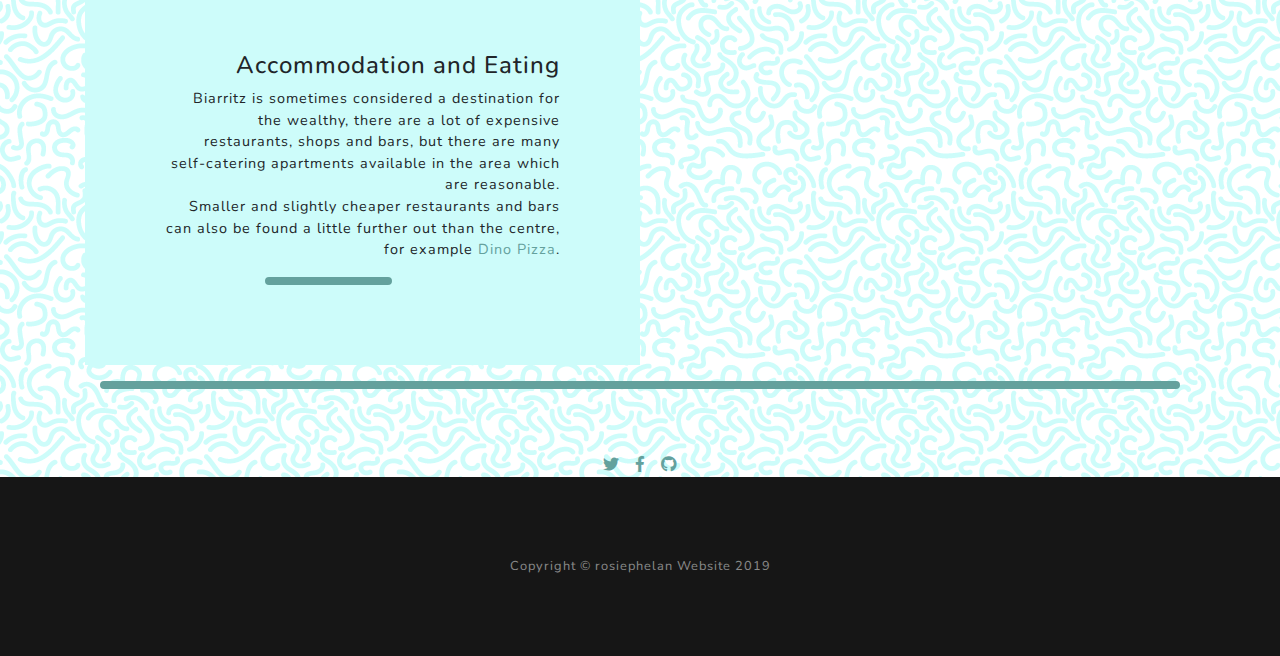
==== commit 8198ebc0: "changes to html" ====
--- a/index.html
+++ b/index.html
@@ -240,7 +240,13 @@
               <div class="d-flex h-100">
                 <div class="project-text w-100 my-auto text-center text-lg-left">
                   <h4>The beaches</h4>
-                  <p class="mb-0 text-50">Although Biarritz is largely known for being a surfing town, there are some amazing swimmer-only beaches which won't involve the cost of equipment rental or lessons. For example Plage Port Vieux is a swimmer beach sheltered from the waves and wind, right near the town centre, and you can also find Grande Plage in the centre, and Plage Milady which are also both great for swimmers.<br> If you're not too interested in surfing, or it is not something within your budget, the local beaches are equally great for non-surfers. There are walking and cycling trails along the rocky beaches, and you can visit the 'Rocher de la Vierge' a statue on a rock out at sea with views across the town and beach, which can be accessed by walking over the 'Eiffel Bridge' over the sea.</p>
+                  <p class="mb-0 text-50">Although Biarritz is largely known for being a surfing town, there are some amazing swimmer-only beaches which won't involve the cost of equipment rental or lessons. For example Plage Port Vieux is a swimmer beach sheltered from the waves and wind, right near the town centre, and you can also find Grande Plage in the centre, and Plage Milady which are also both great for swimmers.<br> If you're not too interested in surfing, or it is not something within your budget, the local beaches are equally great for non-surfers. There are walking and cycling trails along the rocky beaches, and you can visit the 'Rocher de la Vierge' a statue on a rock out at sea with views across the town and beach, which can be accessed by walking over the 'Eiffel Bridge' over the sea.<br><br>
+                  <strong>Swimming Beaches</strong>
+                  <ul>
+                    <li>- <a href="https://www.tripadvisor.co.uk/Attraction_Review-g187080-d6880751-Reviews-La_Grande_Plage-Biarritz_Basque_Country_Pyrenees_Atlantiques_Nouvelle_Aquitaine.html" target="_blank">Grande Plage</a>, the main tourist beach</li>
+                    <li>- <a href="https://en.plages.tv/detail/port-vieux-beach-biarritz-64200" target="_blank">Plage Port Vieux</a>, a smaller sheltered beach</li>
+                    <li>- <a href="" target="_blank">Plage Milady</a>, the baech otuside the town</li>
+                </p>
                   <hr class="d-none d-lg-block mb-0 ml-0">
                 </div>
               </div>
@@ -270,7 +276,7 @@
         <hr>
       </section>
 
-    
+
 
       <div class="social d-flex justify-content-center">
         <a href="#" class="mx-2">
@@ -288,7 +294,7 @@
       <!-- Footer -->
       <footer class="bg-black small text-center text-white-50">
         <div class="container">
-          Copyright &copy; Your Website 2019
+          Copyright &copy; rosiephelan Website 2019
         </div>
       </footer>
 
